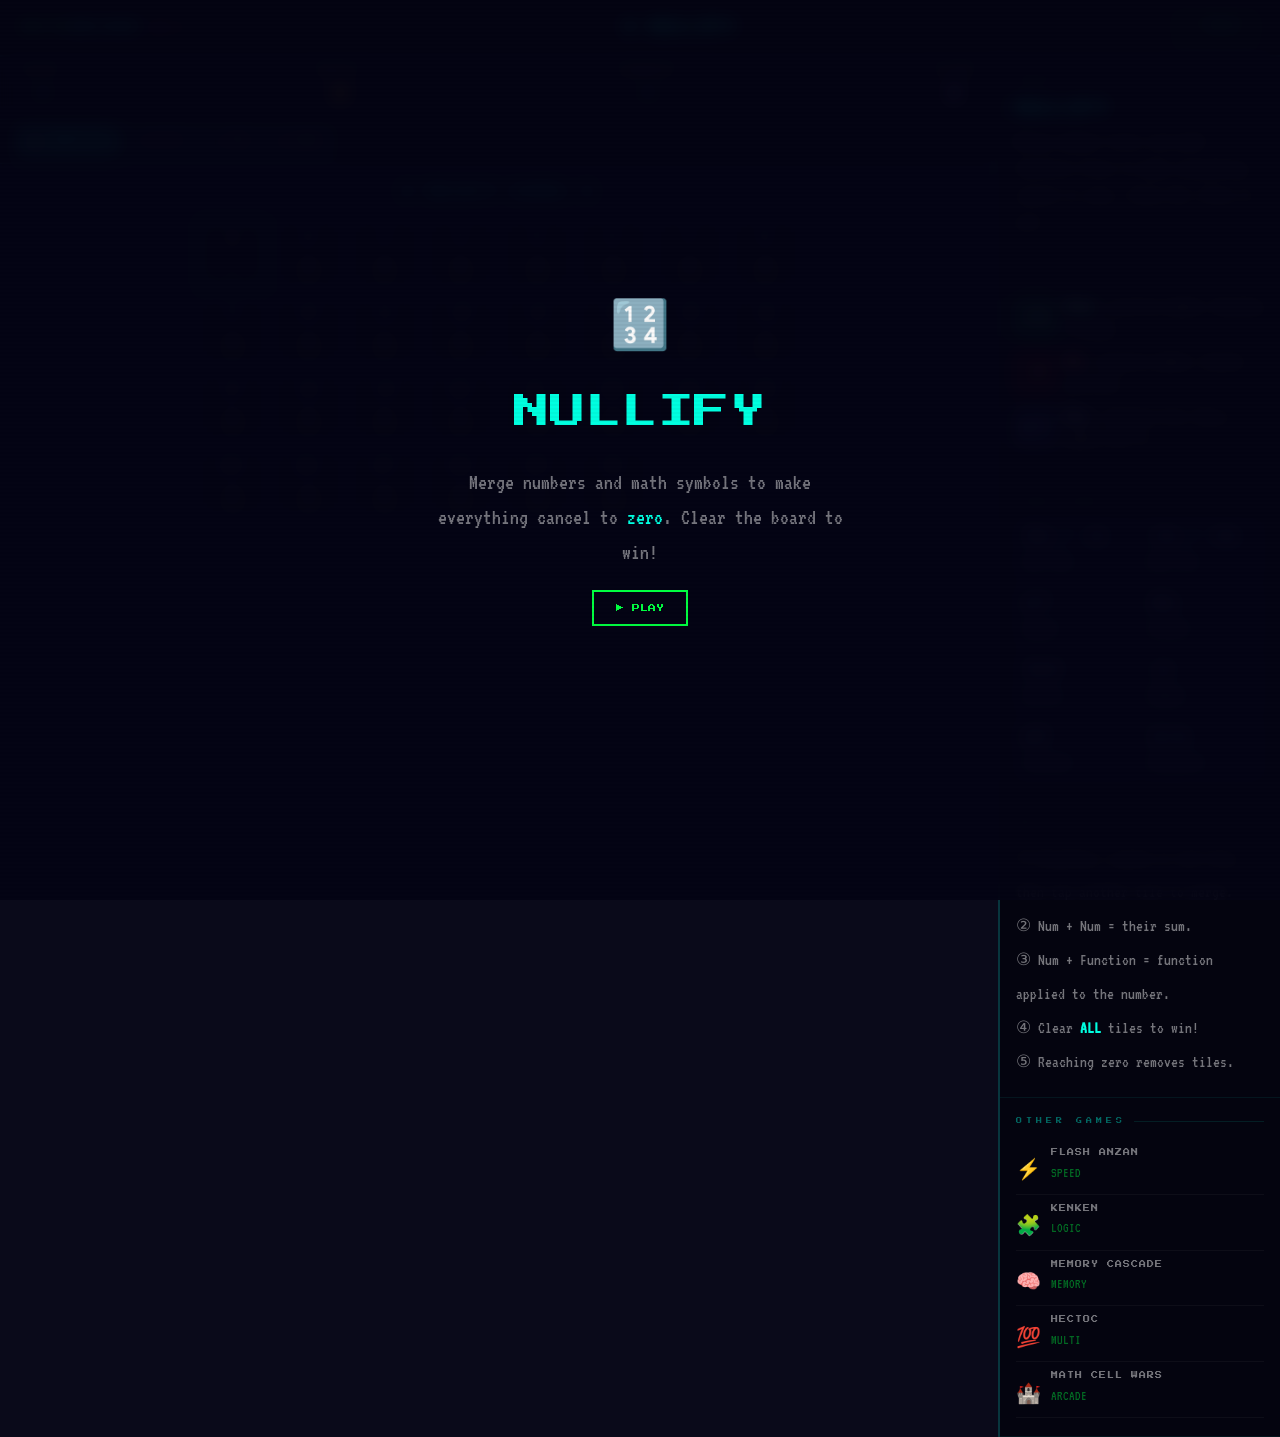
==== games/nullify.html @ 9f98c629 "New game added Nullify is added as a new game" ====
<!DOCTYPE html>
<html lang="en">
<head>
  <meta charset="UTF-8"/>
  <meta name="viewport" content="width=device-width, initial-scale=1.0"/>
  <title>Nullify — MathArcade</title>
  <link rel="stylesheet" href="../css/style.css"/>
  <style>
    *, *::before, *::after { box-sizing: border-box; margin: 0; padding: 0; }

    :root {
      --tile-green:  #00c853;
      --tile-red:    #d50000;
      --bg:          #0a0a1a;
      --panel:       #0f0f24;
      --border:      rgba(0,255,224,0.18);
      --teal:        #00ffe0;
      --text-dim:    rgba(255,255,255,0.45);
    }

    body {
      background: var(--bg);
      font-family: 'Press Start 2P', monospace;
      color: #e0e0e0;
      min-height: 100vh;
      display: flex;
      flex-direction: column;
      overflow-x: hidden;
    }

    /* ── TOP BAR ─────── */
    .topbar {
      display: flex; align-items: center; justify-content: space-between;
      padding: 12px 22px;
      background: rgba(0,0,0,0.75);
      border-bottom: 2px solid var(--border);
      flex-shrink: 0; flex-wrap: wrap; gap: 10px;
    }
    .topbar-brand { font-size: 9px; letter-spacing: 3px; }
    .topbar-title { font-size: 12px; color: var(--teal); text-shadow: 0 0 14px rgba(0,255,224,0.5); }
    .topbar-back {
      font-size: 7px; padding: 7px 13px;
      border: 2px solid rgba(0,255,65,0.4); background: transparent;
      color: #00ff41; cursor: pointer; text-decoration: none;
      transition: all 0.15s; letter-spacing: 2px;
    }
    .topbar-back:hover { background: rgba(0,255,65,0.1); border-color: #00ff41; }

    /* ── OUTER LAYOUT ── */
    .outer {
      display: grid;
      grid-template-columns: 1fr 280px;
      flex: 1; min-height: 0;
    }

    /* ── GAME COLUMN ─── */
    .game-col {
      display: flex; flex-direction: column;
      border-right: 2px solid var(--border);
      min-height: 0;
    }

    /* HUD */
    .hud {
      display: flex; align-items: center; justify-content: space-between;
      padding: 10px 20px; flex-shrink: 0; flex-wrap: wrap; gap: 8px;
      background: rgba(0,0,0,0.5);
      border-bottom: 1px solid var(--border);
    }
    .hud-block { text-align: center; }
    .hud-lbl { font-size: 6px; color: var(--text-dim); letter-spacing: 3px; margin-bottom: 3px; }
    .hud-val { font-size: 16px; }
    .v-level { color: var(--teal); }
    .v-moves { color: #fbbf24; }
    .v-score { color: #a78bfa; }

    /* Mode tabs */
    .mode-tabs {
      display: flex; gap: 6px; flex-shrink: 0;
      padding: 10px 20px;
      border-bottom: 1px solid var(--border);
      background: rgba(0,0,0,0.3);
      flex-wrap: wrap;
    }
    .mode-tab {
      font-family: 'Press Start 2P', monospace; font-size: 6px;
      padding: 6px 10px; border: 2px solid rgba(0,255,224,0.25);
      background: transparent; color: var(--text-dim); cursor: pointer;
      transition: all 0.15s; letter-spacing: 1px;
    }
    .mode-tab:hover { border-color: var(--teal); color: var(--teal); }
    .mode-tab.active { border-color: var(--teal); color: var(--teal); background: rgba(0,255,224,0.08); box-shadow: 0 0 8px rgba(0,255,224,0.2); }

    /* Level select */
    #screen-levels { flex: 1; overflow-y: auto; padding: 20px; }
    .levels-title { font-size: 9px; color: var(--teal); margin-bottom: 20px; text-align: center; letter-spacing: 3px; }
    .levels-grid {
      display: grid; grid-template-columns: repeat(auto-fill, minmax(66px, 1fr)); gap: 10px;
      max-width: 600px; margin: 0 auto;
    }
    .level-btn {
      aspect-ratio: 1; display: flex; flex-direction: column;
      align-items: center; justify-content: center; gap: 4px;
      border: 2px solid rgba(0,255,224,0.2);
      background: rgba(0,0,0,0.4); cursor: pointer;
      transition: all 0.15s; font-family: 'Press Start 2P', monospace;
    }
    .level-btn .lnum { font-size: 11px; color: var(--text-dim); }
    .level-btn .lstar { font-size: 14px; }
    .level-btn.unlocked { border-color: rgba(0,255,224,0.35); }
    .level-btn.unlocked:hover { border-color: var(--teal); background: rgba(0,255,224,0.07); }
    .level-btn.unlocked:hover .lnum { color: var(--teal); }
    .level-btn.completed { border-color: rgba(0,255,65,0.5); background: rgba(0,255,65,0.05); }
    .level-btn.completed .lnum { color: #00ff41; }
    .level-btn.locked { opacity: 0.3; cursor: not-allowed; }

    /* GAME BOARD */
    #screen-game { flex: 1; display: none; flex-direction: column; min-height: 0; }
    .board-wrap {
      flex: 1; position: relative; overflow: hidden;
      display: flex; align-items: center; justify-content: center;
      padding: 20px;
      background: radial-gradient(ellipse at center, rgba(0,255,224,0.03) 0%, transparent 70%);
    }
    #game-board {
      position: relative;
      display: flex; flex-wrap: wrap; gap: 14px;
      align-content: center; justify-content: center;
      max-width: 560px; width: 100%;
    }

    /* TILES */
    .tile {
      width: 74px; height: 74px;
      display: flex; flex-direction: column;
      align-items: center; justify-content: center;
      border-radius: 6px; border: 3px solid;
      cursor: grab; user-select: none;
      transition: transform 0.12s, box-shadow 0.12s;
      position: relative;
      font-family: 'Press Start 2P', monospace;
    }
    .tile:active { cursor: grabbing; }
    .tile.dragging { opacity: 0.35; transform: scale(0.88); }
    .tile.drag-over, .tile.drop-ready {
      transform: scale(1.13);
      box-shadow: 0 0 22px rgba(0,255,224,0.7) !important;
      border-color: var(--teal) !important;
    }
    .tile.selected {
      box-shadow: 0 0 22px rgba(0,255,224,0.8) !important;
      transform: translateY(-4px) scale(1.06);
    }

    .tile-num { font-size: 20px; line-height: 1; font-weight: bold; }
    .tile-lbl { font-size: 7px; margin-top: 3px; opacity: 0.7; }

    .tile.positive {
      background: rgba(0,200,83,0.12); border-color: var(--tile-green);
      color: #69f0ae; box-shadow: 0 0 10px rgba(0,200,83,0.2);
    }
    .tile.positive:not(.dragging):not(.selected):hover {
      box-shadow: 0 0 18px rgba(0,200,83,0.5); transform: translateY(-3px);
    }
    .tile.negative {
      background: rgba(213,0,0,0.12); border-color: var(--tile-red);
      color: #ff6e6e; box-shadow: 0 0 10px rgba(213,0,0,0.2);
    }
    .tile.negative:not(.dragging):not(.selected):hover {
      box-shadow: 0 0 18px rgba(213,0,0,0.5); transform: translateY(-3px);
    }
    .tile.func {
      background: rgba(26,35,126,0.5); border-color: rgba(121,134,203,0.6);
      color: #9fa8da; box-shadow: 0 0 8px rgba(26,35,126,0.3); cursor: default;
    }
    .tile.func .tile-num { font-size: 18px; }
    .tile.func .tile-lbl { font-size: 6px; color: rgba(159,168,218,0.6); }

    /* BOTTOM PANEL */
    .game-bottom {
      padding: 12px 20px; flex-shrink: 0;
      border-top: 1px solid var(--border);
      background: rgba(0,0,0,0.5);
      display: flex; align-items: center; justify-content: space-between;
      gap: 12px; flex-wrap: wrap;
    }
    .game-msg { font-family: 'VT323', monospace; font-size: 20px; color: var(--teal); flex: 1; min-width: 180px; }
    .btn-sm {
      font-family: 'Press Start 2P', monospace; font-size: 6px;
      padding: 7px 12px; border: 2px solid; background: transparent;
      cursor: pointer; transition: all 0.15s; letter-spacing: 1px;
    }
    .btn-restart { border-color: rgba(251,191,36,0.5); color: #fbbf24; }
    .btn-restart:hover { background: rgba(251,191,36,0.1); border-color: #fbbf24; }
    .btn-levels { border-color: rgba(0,255,224,0.4); color: var(--teal); }
    .btn-levels:hover { background: rgba(0,255,224,0.08); border-color: var(--teal); }

    /* OVERLAYS */
    .overlay {
      position: fixed; inset: 0; z-index: 300;
      background: rgba(5,5,20,0.92);
      display: flex; flex-direction: column;
      align-items: center; justify-content: center;
      gap: 20px; padding: 30px; text-align: center;
      backdrop-filter: blur(8px);
    }
    .overlay.hidden { display: none !important; }
    .ov-title { font-size: clamp(18px,4vw,36px); }
    .ov-sub { font-family: 'VT323', monospace; font-size: 22px; color: var(--text-dim); max-width: 420px; line-height: 1.6; }
    .ov-row { display: flex; gap: 12px; flex-wrap: wrap; justify-content: center; }
    .ov-btn {
      font-family: 'Press Start 2P', monospace; font-size: 8px;
      padding: 12px 22px; border: 2px solid; background: transparent;
      cursor: pointer; transition: all 0.15s;
    }
    .ov-btn.primary { border-color: var(--teal); color: var(--teal); }
    .ov-btn.primary:hover { background: rgba(0,255,224,0.1); }
    .ov-btn.secondary { border-color: rgba(255,255,255,0.2); color: rgba(255,255,255,0.5); }
    .ov-btn.secondary:hover { border-color: #fff; color: #fff; }
    .ov-btn.green { border-color: #00ff41; color: #00ff41; }
    .ov-btn.green:hover { background: rgba(0,255,65,0.1); }

    /* FX */
    .fx-pop {
      position: fixed; pointer-events: none; z-index: 400;
      font-family: 'VT323', monospace; font-size: 22px;
      text-shadow: 0 0 10px currentColor;
      animation: fx-rise 0.85s ease forwards;
      white-space: nowrap;
    }
    @keyframes fx-rise {
      0%  { opacity:1; transform:translateY(0) scale(0.8); }
      100%{ opacity:0; transform:translateY(-80px) scale(1.1); }
    }
    .fx-zero {
      position: fixed; inset: 0; pointer-events: none; z-index: 350;
      display: flex; align-items: center; justify-content: center;
      font-family: 'Press Start 2P', monospace;
      font-size: clamp(28px,6vw,64px);
      color: var(--teal); text-shadow: 0 0 40px var(--teal), 0 0 80px rgba(0,255,224,0.3);
      animation: zero-flash 0.75s ease forwards;
    }
    @keyframes zero-flash {
      0%  { opacity:0; transform:scale(0.4); }
      40% { opacity:1; transform:scale(1.15); }
      100%{ opacity:0; transform:scale(1.6); }
    }

    /* ── SIDEBAR ──── */
    .sidebar { display: flex; flex-direction: column; overflow-y: auto; background: rgba(5,5,15,0.97); }
    .sidebar::-webkit-scrollbar { width: 3px; }
    .sidebar::-webkit-scrollbar-thumb { background: rgba(0,255,224,0.2); }
    .sb-section { padding: 18px 16px; border-bottom: 1px solid rgba(0,255,224,0.07); }
    .sb-label {
      font-size: 6px; color: rgba(0,255,224,0.4); letter-spacing: 4px;
      margin-bottom: 12px; display: flex; align-items: center; gap: 8px;
    }
    .sb-label::after { content:''; flex:1; height:1px; background: rgba(0,255,224,0.1); }
    .sb-title { font-size: 13px; color: var(--teal); text-shadow: 0 0 12px rgba(0,255,224,0.4); margin-bottom: 6px; }
    .sb-desc { font-family: 'VT323', monospace; font-size: 17px; color: var(--text-dim); line-height: 1.6; }

    .legend-item { display: flex; align-items: center; gap: 10px; margin-bottom: 10px; }
    .leg-tile {
      width: 38px; height: 38px; flex-shrink: 0;
      border-radius: 4px; border: 2px solid; display: flex;
      align-items: center; justify-content: center;
      font-size: 13px; font-family: 'Press Start 2P', monospace;
    }
    .leg-tile.pos { border-color: var(--tile-green); color: #69f0ae; background: rgba(0,200,83,0.1); }
    .leg-tile.neg { border-color: var(--tile-red); color: #ff6e6e; background: rgba(213,0,0,0.1); }
    .leg-tile.fn  { border-color: rgba(121,134,203,0.6); color: #9fa8da; background: rgba(26,35,126,0.4); }
    .leg-text { font-family: 'VT323', monospace; font-size: 16px; color: var(--text-dim); line-height: 1.4; }

    .func-grid { display: grid; grid-template-columns: 1fr 1fr; gap: 6px; }
    .func-item { padding: 6px 8px; border: 1px solid rgba(121,134,203,0.2); background: rgba(26,35,126,0.15); }
    .func-sym { font-size: 12px; color: #9fa8da; margin-bottom: 2px; }
    .func-name { font-family: 'VT323', monospace; font-size: 13px; color: var(--text-dim); }

    .other-game {
      display: flex; align-items: center; gap: 10px; padding: 8px 0;
      border-bottom: 1px solid rgba(255,255,255,0.04);
      text-decoration: none; transition: all 0.15s;
    }
    .other-game:hover .og-t { color: #00ff41; }
    .og-icon { font-size: 20px; flex-shrink: 0; }
    .og-t { font-size: 7px; color: var(--text-dim); letter-spacing: 1px; transition: color 0.15s; }
    .og-b { font-family: 'VT323', monospace; font-size: 14px; color: rgba(0,255,65,0.4); margin-top: 1px; }

    @media (max-width: 860px) {
      .outer { grid-template-columns: 1fr; }
      .sidebar { border-top: 2px solid var(--border); max-height: 300px; }
      .game-col { border-right: none; }
    }
    @media (max-width: 480px) {
      .tile { width: 60px; height: 60px; }
      .tile-num { font-size: 16px !important; }
    }
  </style>
</head>
<body>

<div class="topbar">
  <div class="topbar-brand"><span style="color:#00ff41">MATH</span><span style="color:#00ffe0">ARCADE</span><span style="font-size:6px;color:#ff006e;margin-left:8px">v2.0</span></div>
  <div class="topbar-title">▶ NULLIFY</div>
  <a href="../index.html" class="topbar-back">← BACK</a>
</div>

<div class="outer">
  <div class="game-col">
    <div class="hud">
      <div class="hud-block"><div class="hud-lbl">LEVEL</div><div class="hud-val v-level" id="hud-level">—</div></div>
      <div class="hud-block"><div class="hud-lbl">MOVES</div><div class="hud-val v-moves" id="hud-moves">0</div></div>
      <div class="hud-block"><div class="hud-lbl">CURRENT</div><div class="hud-val" id="hud-curr" style="color:var(--teal)">—</div></div>
      <div class="hud-block"><div class="hud-lbl">SCORE</div><div class="hud-val v-score" id="hud-score">0</div></div>
    </div>
    <div class="mode-tabs">
      <button class="mode-tab active" data-mode="campaign">📖 CAMPAIGN</button>
      <button class="mode-tab" data-mode="blitz">⚡ BLITZ</button>
      <button class="mode-tab" data-mode="zen">🧘 ZEN</button>
      <button class="mode-tab" data-mode="hard">💀 HARD</button>
    </div>

    <div id="screen-levels">
      <div class="levels-title">★ SELECT LEVEL ★</div>
      <div class="levels-grid" id="levels-grid"></div>
    </div>

    <div id="screen-game">
      <div class="board-wrap">
        <div id="game-board"></div>
      </div>
      <div class="game-bottom">
        <div class="game-msg" id="game-msg">▶ TAP/DRAG NUMBERS TO MERGE THEM</div>
        <div style="display:flex;gap:8px;flex-wrap:wrap">
          <button class="btn-sm btn-restart" id="btn-restart">↺ RESTART</button>
          <button class="btn-sm btn-levels"  id="btn-levels-btn">☰ LEVELS</button>
        </div>
      </div>
    </div>
  </div>

  <div class="sidebar">
    <div class="sb-section">
      <div class="sb-label">ABOUT</div>
      <div class="sb-title">NULLIFY</div>
      <div class="sb-desc">Merge number tiles and math function tiles to make everything cancel to zero. Clear ALL tiles to win!</div>
    </div>
    <div class="sb-section">
      <div class="sb-label">TILE TYPES</div>
      <div class="legend-item"><div class="leg-tile pos">+5</div><div class="leg-text"><b style="color:#69f0ae">Green</b> = positive number. Drag/tap to merge.</div></div>
      <div class="legend-item"><div class="leg-tile neg">−3</div><div class="leg-text"><b style="color:#ff6e6e">Red</b> = negative number. Cancels positives.</div></div>
      <div class="legend-item"><div class="leg-tile fn">x²</div><div class="leg-text"><b style="color:#9fa8da">Blue</b> = function tile. Drop a number onto it.</div></div>
    </div>
    <div class="sb-section">
      <div class="sb-label">FUNCTIONS</div>
      <div class="func-grid">
        <div class="func-item"><div class="func-sym">+n / −n</div><div class="func-name">Add / Sub</div></div>
        <div class="func-item"><div class="func-sym">×n / ÷n</div><div class="func-name">Mul / Div</div></div>
        <div class="func-item"><div class="func-sym">x²</div><div class="func-name">Square</div></div>
        <div class="func-item"><div class="func-sym">√x</div><div class="func-name">Sq Root</div></div>
        <div class="func-item"><div class="func-sym">|x|</div><div class="func-name">Abs Val</div></div>
        <div class="func-item"><div class="func-sym">−x</div><div class="func-name">Negate</div></div>
        <div class="func-item"><div class="func-sym">n!</div><div class="func-name">Factorial</div></div>
        <div class="func-item"><div class="func-sym">1/x</div><div class="func-name">Reciprocal</div></div>
      </div>
    </div>
    <div class="sb-section">
      <div class="sb-label">RULES</div>
      <div class="sb-desc" style="line-height:2">
        ① Drag/tap a green or red tile, then tap another tile to merge.<br>
        ② Num + Num = their sum.<br>
        ③ Num + Function = function applied to the number.<br>
        ④ Clear <b style="color:var(--teal)">ALL</b> tiles to win!<br>
        ⑤ Reaching zero removes tiles.
      </div>
    </div>
    <div class="sb-section">
      <div class="sb-label">OTHER GAMES</div>
      <a href="flash-anzan.html" class="other-game"><span class="og-icon">⚡</span><div><div class="og-t">FLASH ANZAN</div><div class="og-b">SPEED</div></div></a>
      <a href="kenken.html" class="other-game"><span class="og-icon">🧩</span><div><div class="og-t">KENKEN</div><div class="og-b">LOGIC</div></div></a>
      <a href="memory-cascade.html" class="other-game"><span class="og-icon">🧠</span><div><div class="og-t">MEMORY CASCADE</div><div class="og-b">MEMORY</div></div></a>
      <a href="hectoc.html" class="other-game"><span class="og-icon">💯</span><div><div class="og-t">HECTOC</div><div class="og-b">MULTI</div></div></a>
      <a href="math-cell-wars.html" class="other-game"><span class="og-icon">🏰</span><div><div class="og-t">MATH CELL WARS</div><div class="og-b">ARCADE</div></div></a>
    </div>
  </div>
</div>

<!-- Overlays -->
<div class="overlay hidden" id="ov-win">
  <div class="ov-title" style="color:#00ff41">✓ NULLIFIED!</div>
  <div class="ov-sub" id="ov-win-sub">All tiles cleared!</div>
  <div class="ov-row">
    <button class="ov-btn green"      id="btn-next">▶ NEXT LEVEL</button>
    <button class="ov-btn secondary"  id="btn-retry">↺ RETRY</button>
    <button class="ov-btn secondary"  id="btn-back1">☰ LEVELS</button>
  </div>
</div>
<div class="overlay hidden" id="ov-stuck">
  <div class="ov-title" style="color:#f87171">⚠ STUCK!</div>
  <div class="ov-sub">No moves left. Restart to try again.</div>
  <div class="ov-row">
    <button class="ov-btn primary"   id="btn-stuck-r">↺ RESTART</button>
    <button class="ov-btn secondary" id="btn-stuck-l">☰ LEVELS</button>
  </div>
</div>
<div class="overlay" id="ov-intro">
  <div style="font-size:48px">🔢</div>
  <div class="ov-title" style="color:var(--teal)">NULLIFY</div>
  <div class="ov-sub">Merge numbers and math symbols to make everything cancel to <span style="color:var(--teal)">zero</span>. Clear the board to win!</div>
  <div class="ov-row">
    <button class="ov-btn green" id="btn-intro">▶ PLAY</button>
  </div>
</div>

<script>
/* ═══════════════════════════════════
   NULLIFY — Self-hosted math puzzle
   for MathArcade
   ═══════════════════════════════════ */

const $ = id => document.getElementById(id);

// ── Utils ─────────────────────────
function fmt(v){
  if(v===Infinity||v===-Infinity) return '∞';
  if(!Number.isFinite(v)) return '?';
  const r = Math.round(v*1000)/1000;
  return r+'';
}
function fact(n){
  n = Math.abs(Math.round(n));
  if(n > 10) return Infinity;
  let r = 1; for(let i=2;i<=n;i++) r*=i; return r;
}
function rnd(n){ return Math.floor(Math.random()*n); }
function rndR(lo,hi){ return Math.floor(Math.random()*(hi-lo+1))+lo; }

// ── Persist ───────────────────────
let SD = { completed:{}, unlocked:{campaign:1,blitz:1,zen:1,hard:1}, score:0 };
try{ const d=JSON.parse(localStorage.getItem('nullify3')||'null'); if(d) SD=d; }catch(e){}
function persist(){ try{ localStorage.setItem('nullify3',JSON.stringify(SD)); }catch(e){} }

// ── Level data ────────────────────
// tile: {t:'n',v:number} or {t:'f',fn:string,a:number|null}
const N = (v)=>({t:'n',v});
const F = (fn,a=null)=>({t:'f',fn,a});

const LEVELS = [
  // Basics
  [N(4),N(-4)],
  [N(5),N(-2),N(-3)],
  [N(3),N(6),N(-9)],
  [N(7),N(-4),N(-3)],
  [N(2),N(8),N(-5),N(-5)],
  // Introduce function tiles
  [N(5),F('add',-5)],
  [N(3),N(4),F('add',-7)],
  [N(8),F('sub',3),N(-5)],
  [N(6),F('neg'),N(6)],
  [N(5),N(3),F('neg'),N(-2),N(-1)],
  // Multiply / divide
  [N(3),F('mul',2),N(-6)],
  [N(4),F('mul',3),N(-12)],
  [N(12),F('div',3),N(-4)],
  [N(15),F('div',5),N(1),N(-4)],
  [N(2),F('mul',4),F('add',-3),N(-5)],
  // Square / sqrt
  [N(3),F('sq'),N(-9)],
  [N(-4),F('abs'),F('sq'),N(-16)],
  [N(9),F('sqrt'),N(-3)],
  [N(16),F('sqrt'),N(2),N(-6)],
  [N(2),F('sq'),F('mul',3),N(-12)],
  // Abs / negate
  [N(-7),F('abs'),N(-7)],
  [N(5),N(-8),F('abs'),N(-3)],
  [N(6),F('neg'),F('add',3),N(3)],
  [N(-5),F('abs'),F('sub',2),N(-3)],
  [N(3),F('sq'),F('neg'),N(9)],
  // Factorial
  [N(3),F('fact'),N(-6)],
  [N(4),F('fact'),F('neg'),N(24)],
  [N(3),F('fact'),F('div',6),N(-1)],
  // Reciprocal
  [N(4),F('recip'),F('mul',4),N(-1)],
  [N(2),F('recip'),F('add',1),N(-1.5)],
];

// Infinite generators
function genLevel(mode, idx){
  const hard = mode==='hard';
  const n = 2 + Math.min(Math.floor(idx/2), 5);
  const tiles = [];
  let val = rndR(1,6)*(Math.random()<0.5?1:-1);
  tiles.push(N(val));

  const fnPool = hard
    ? ['add','sub','mul','neg','abs','sq','sqrt','recip']
    : ['add','sub','neg','abs'];

  for(let i=1;i<n-1;i++){
    if(hard && Math.random()<0.45){
      const fn = fnPool[rnd(fnPool.length)];
      let a = null;
      if(fn==='add'||fn==='sub') a=rndR(1,4);
      if(fn==='mul') a=rndR(2,3);
      tiles.push(F(fn,a));
      val = applyFn(fn,val,a);
    } else {
      const add = rndR(1,5)*(Math.random()<0.5?1:-1);
      tiles.push(N(add));
      val += add;
    }
  }
  tiles.push(N(-val));
  // Shuffle
  for(let i=tiles.length-1;i>0;i--){ const j=rnd(i+1); [tiles[i],tiles[j]]=[tiles[j],tiles[i]]; }
  return tiles;
}

function applyFn(fn,v,a){
  switch(fn){
    case 'add':  return v+(a||0);
    case 'sub':  return v-(a||0);
    case 'mul':  return v*(a||1);
    case 'div':  return a&&a!==0?v/a:v;
    case 'sq':   return v*v;
    case 'sqrt': return Math.sqrt(Math.abs(v))*(v<0?-1:1);
    case 'abs':  return Math.abs(v);
    case 'neg':  return -v;
    case 'fact': return fact(v);
    case 'recip':return v!==0?1/v:Infinity;
    default: return v;
  }
}

function fnSym(fn,a){
  const s = a!==null&&a!==undefined ? a : '';
  switch(fn){
    case 'add':  return '+'+s;
    case 'sub':  return '−'+s;
    case 'mul':  return '×'+s;
    case 'div':  return '÷'+s;
    case 'sq':   return 'x²';
    case 'sqrt': return '√x';
    case 'abs':  return '|x|';
    case 'neg':  return '−x';
    case 'fact': return 'n!';
    case 'recip':return '1/x';
    default: return fn;
  }
}
function fnName(fn){
  return {add:'ADD',sub:'SUB',mul:'MUL',div:'DIV',sq:'SQ',sqrt:'SQRT',abs:'ABS',neg:'NEG',fact:'FACT',recip:'1/X'}[fn]||fn.toUpperCase();
}

// ── Game state ────────────────────
let cMode = 'campaign', cIdx = 0;
let board = [];          // {id,t,v?,fn?,a?}
let tid = 0, moves = 0, sessionPts = 0;
let selected = null;     // id of tap-selected tile
let busy = false;

// ── Render ────────────────────────
function render(){
  const el = $('game-board');
  el.innerHTML = '';
  board.forEach(t => el.appendChild(makeTile(t)));
  updateHUD();
}

function makeTile(t){
  const isNum  = t.t==='n';
  const isFunc = t.t==='f';
  const cls = isFunc ? 'func' : t.v>=0 ? 'positive' : 'negative';
  const el = document.createElement('div');
  el.className = 'tile ' + cls;
  el.dataset.id = t.id;

  const numEl = document.createElement('div');
  numEl.className = 'tile-num';
  numEl.textContent = isFunc ? fnSym(t.fn, t.a) : fmt(t.v);

  const lbl = document.createElement('div');
  lbl.className = 'tile-lbl';
  lbl.textContent = isFunc ? fnName(t.fn) : '';

  el.appendChild(numEl);
  if(lbl.textContent) el.appendChild(lbl);

  if(isNum){
    // Drag
    el.draggable = true;
    el.addEventListener('dragstart', e => {
      if(busy) return;
      selected = t.id;
      el.classList.add('dragging');
      e.dataTransfer.effectAllowed = 'move';
    });
    el.addEventListener('dragend', () => {
      el.classList.remove('dragging');
      clearHighlights();
    });
  }

  // Drag-over (all tiles)
  el.addEventListener('dragover', e => {
    if(!selected) return;
    const src = board.find(x=>x.id===selected);
    if(!src||src.id===t.id) return;
    e.preventDefault();
    clearHighlights();
    el.classList.add(t.t==='f'?'drop-ready':'drag-over');
  });
  el.addEventListener('dragleave', () => el.classList.remove('drag-over','drop-ready'));
  el.addEventListener('drop', e => {
    e.preventDefault();
    if(!selected) return;
    const src = board.find(x=>x.id===selected);
    if(src && src.id!==t.id) doMerge(src, t);
    selected = null;
  });

  // Tap / click
  el.addEventListener('click', () => {
    if(busy) return;
    if(isFunc && selected!==null){
      // Drop a selected num onto this function
      const src = board.find(x=>x.id===selected);
      if(src && src.t==='n'){ doMerge(src, t); selected=null; clearHighlights(); return; }
    }
    if(isNum){
      if(selected === t.id){ selected=null; clearHighlights(); return; }
      if(selected !== null){
        const src = board.find(x=>x.id===selected);
        if(src && src.t==='n'){ doMerge(src, t); selected=null; clearHighlights(); return; }
      }
      selected = t.id;
      clearHighlights();
      el.classList.add('selected');
    }
  });

  if(selected===t.id) el.classList.add('selected');
  return el;
}

function clearHighlights(){
  document.querySelectorAll('.tile').forEach(x=>x.classList.remove('drag-over','drop-ready','selected'));
}

// ── Merge ─────────────────────────
function doMerge(src, tgt){
  if(busy) return;
  busy = true;

  let result, removeTgt = false, msg;

  if(tgt.t === 'f'){
    result = applyFn(tgt.fn, src.v, tgt.a);
    removeTgt = true;
    msg = `${fmt(src.v)} → ${fnSym(tgt.fn,tgt.a)} = ${fmt(result)}`;
  } else {
    result = src.v + tgt.v;
    removeTgt = true;
    msg = `${fmt(src.v)} + ${fmt(tgt.v)} = ${fmt(result)}`;
  }

  // FX position
  const el = document.querySelector(`[data-id="${src.id}"]`);
  const r = el ? el.getBoundingClientRect() : {left:200,top:200};
  popFX(fmt(result), result===0?'#00ff41':'#fbbf24', r.left+8, r.top-14);

  // Remove tiles
  board = board.filter(t => t.id!==src.id && !(removeTgt && t.id===tgt.id));

  if(result !== 0){
    // Insert merged tile where source was
    board.push({id:++tid, t:'n', v:result});
    if(result===0) zeroFX();
  } else {
    zeroFX();
  }

  moves++;
  sessionPts += Math.max(2, 15 - moves);
  $('game-msg').textContent = msg;
  selected = null;

  setTimeout(()=>{
    busy = false;
    render();
    checkWin();
    checkStuck();
  }, 180);
}

function updateHUD(){
  const nums = board.filter(t=>t.t==='n');
  const sum  = nums.reduce((a,t)=>a+t.v, 0);
  $('hud-curr').textContent  = nums.length ? fmt(sum) : '—';
  $('hud-moves').textContent = moves;
  $('hud-score').textContent = (SD.score||0) + sessionPts;
}

// ── Win / Stuck ───────────────────
function checkWin(){
  if(board.length===0){
    const bonus = Math.max(0,80-moves*3);
    SD.score = (SD.score||0) + sessionPts + bonus;
    const key = cMode+'_'+cIdx;
    if(!SD.completed[key]||moves<SD.completed[key]) SD.completed[key]=moves;
    if(cMode==='campaign'){
      SD.unlocked.campaign = Math.max(SD.unlocked.campaign||1, cIdx+2);
    }
    persist();
    $('ov-win-sub').textContent = `Moves: ${moves}  ·  Bonus: +${bonus}  ·  Score: ${SD.score}`;
    $('ov-win').classList.remove('hidden');
  }
}
function checkStuck(){
  if(board.length>0 && board.filter(t=>t.t==='n').length===0){
    setTimeout(()=>$('ov-stuck').classList.remove('hidden'), 300);
  }
}

// ── Load level ────────────────────
function loadLevel(mode, idx){
  cMode=mode; cIdx=idx;
  moves=0; sessionPts=0; busy=false; selected=null; tid=0;
  ['ov-win','ov-stuck'].forEach(id=>$(id).classList.add('hidden'));

  const raw = mode==='campaign' ? LEVELS[idx] : genLevel(mode,idx);
  // Shuffle
  const shuffled=[...raw];
  for(let i=shuffled.length-1;i>0;i--){ const j=rnd(i+1); [shuffled[i],shuffled[j]]=[shuffled[j],shuffled[i]]; }
  board = shuffled.map(t=>({...t,id:++tid}));

  $('hud-level').textContent = (mode==='campaign'?'C':mode[0].toUpperCase())+'-'+(idx+1);
  $('hud-moves').textContent = '0';
  $('hud-curr').textContent  = '—';
  $('game-msg').textContent  = '▶ TAP/DRAG NUMBERS TO MERGE THEM';

  $('screen-levels').style.display = 'none';
  $('screen-game').style.display   = 'flex';
  render();
}

// ── Level select ──────────────────
function showLevels(){
  $('screen-game').style.display   = 'none';
  $('screen-levels').style.display = 'block';
  ['ov-win','ov-stuck'].forEach(id=>$(id).classList.add('hidden'));
  buildLevels();
}

function buildLevels(){
  const grid = $('levels-grid');
  grid.innerHTML = '';
  const total = cMode==='campaign' ? LEVELS.length : 20;
  const unlockedUpTo = (SD.unlocked[cMode]||1);

  for(let i=0;i<total;i++){
    const btn  = document.createElement('div');
    const done = SD.completed[cMode+'_'+i];
    const open = cMode!=='campaign' || i < unlockedUpTo;
    btn.className = 'level-btn ' + (done?'completed':open?'unlocked':'locked');

    const n=document.createElement('div'); n.className='lnum'; n.textContent=i+1;
    const s=document.createElement('div'); s.className='lstar';
    s.textContent = done?'★':open?'○':'🔒';
    btn.appendChild(n); btn.appendChild(s);
    if(open) btn.addEventListener('click',()=>loadLevel(cMode,i));
    grid.appendChild(btn);
  }
}

// ── FX ───────────────────────────
function popFX(txt,color,x,y){
  const el=document.createElement('div');
  el.className='fx-pop'; el.textContent=txt;
  el.style.cssText=`left:${x}px;top:${y}px;color:${color}`;
  document.body.appendChild(el);
  setTimeout(()=>el.remove(),880);
}
function zeroFX(){
  const el=document.createElement('div');
  el.className='fx-zero'; el.textContent='= 0 ✓';
  document.body.appendChild(el);
  setTimeout(()=>el.remove(),800);
}

// ── Mode tabs ─────────────────────
document.querySelectorAll('.mode-tab').forEach(btn=>{
  btn.addEventListener('click',()=>{
    document.querySelectorAll('.mode-tab').forEach(b=>b.classList.remove('active'));
    btn.classList.add('active');
    cMode=btn.dataset.mode;
    showLevels();
  });
});

// ── Buttons ───────────────────────
$('btn-restart').addEventListener('click',()=>loadLevel(cMode,cIdx));
$('btn-levels-btn').addEventListener('click',showLevels);
$('btn-next').addEventListener('click',()=>{
  $('ov-win').classList.add('hidden');
  const max = cMode==='campaign'?LEVELS.length:20;
  loadLevel(cMode,(cIdx+1)%max);
});
$('btn-retry').addEventListener('click',()=>{ $('ov-win').classList.add('hidden'); loadLevel(cMode,cIdx); });
$('btn-back1').addEventListener('click',()=>{ $('ov-win').classList.add('hidden'); showLevels(); });
$('btn-stuck-r').addEventListener('click',()=>{ $('ov-stuck').classList.add('hidden'); loadLevel(cMode,cIdx); });
$('btn-stuck-l').addEventListener('click',()=>{ $('ov-stuck').classList.add('hidden'); showLevels(); });
$('btn-intro').addEventListener('click',()=>{ $('ov-intro').classList.add('hidden'); });

// ── Init ──────────────────────────
buildLevels();
</script>
</body>
</html>
---- css/style.css ----
@import url('https://fonts.googleapis.com/css2?family=Press+Start+2P&family=VT323:wght@400&family=Varela+Round&display=swap');

/* ===== CSS VARIABLES ===== */
:root {
  --neon-green: #00ff41;
  --neon-cyan: #00f5ff;
  --neon-pink: #ff006e;
  --neon-yellow: #ffe600;
  --neon-orange: #ff8c00;
  --neon-purple: #bf00ff;
  --dark-bg: #0a0a0f;
  --darker-bg: #050508;
  --card-bg: #0d0d1a;
  --border-glow: #00ff41;
  --text-primary: #e0e0e0;
  --text-dim: #888;

  --pixel-border: 3px solid var(--neon-green);
  --pixel-shadow: 0 0 10px var(--neon-green), 0 0 20px var(--neon-green);
  --cyan-shadow: 0 0 10px var(--neon-cyan), 0 0 20px var(--neon-cyan);
  --pink-shadow: 0 0 10px var(--neon-pink), 0 0 20px var(--neon-pink);
  --yellow-shadow: 0 0 10px var(--neon-yellow), 0 0 20px var(--neon-yellow);
}

/* ===== RESET & BASE ===== */
*, *::before, *::after { box-sizing: border-box; margin: 0; padding: 0; }
html { scroll-behavior: smooth; }

body {
  background-color: var(--dark-bg);
  color: var(--text-primary);
  font-family: 'Press Start 2P', monospace;
  font-size: 10px;
  line-height: 1.8;
  min-height: 100vh;
  overflow-x: hidden;
}

/* ===== SCANLINE OVERLAY ===== */
body::before {
  content: '';
  position: fixed;
  top: 0; left: 0; right: 0; bottom: 0;
  background: repeating-linear-gradient(
    0deg,
    transparent,
    transparent 2px,
    rgba(0,0,0,0.03) 2px,
    rgba(0,0,0,0.03) 4px
  );
  pointer-events: none;
  z-index: 9999;
}

/* ===== CRT FLICKER ===== */
@keyframes crt-flicker {
  0%, 100% { opacity: 1; }
  92% { opacity: 1; }
  93% { opacity: 0.95; }
  94% { opacity: 1; }
}
body { animation: crt-flicker 8s infinite; }

/* ===== SCROLLBAR ===== */
::-webkit-scrollbar { width: 8px; }
::-webkit-scrollbar-track { background: var(--darker-bg); }
::-webkit-scrollbar-thumb { background: var(--neon-green); border-radius: 0; }

/* ===== TYPOGRAPHY ===== */
h1, h2, h3 { font-family: 'Press Start 2P', monospace; line-height: 1.4; }
.vt323 { font-family: 'VT323', monospace; }
.varela-round { font-family: 'Varela Round', monospace; }

/* ===== NEON TEXT ===== */
.neon-green { color: var(--neon-green); text-shadow: 0 0 7px var(--neon-green), 0 0 10px var(--neon-green); }
.neon-cyan  { color: var(--neon-cyan); text-shadow: 0 0 7px var(--neon-cyan), 0 0 10px var(--neon-cyan); }
.neon-pink  { color: var(--neon-pink); text-shadow: 0 0 7px var(--neon-pink), 0 0 20px var(--neon-pink); }
.neon-yellow{ color: var(--neon-yellow); text-shadow: 0 0 7px var(--neon-yellow), 0 0 10px var(--neon-yellow); }
.neon-orange{ color: var(--neon-orange); text-shadow: 0 0 7px var(--neon-orange), 0 0 10px var(--neon-orange); }
.neon-purple{ color: var(--neon-purple); text-shadow: 0 0 7px var(--neon-purple), 0 0 20px var(--neon-purple); }

/* ===== PIXEL BOX ===== */
.pixel-box {
  background: var(--card-bg);
  border: 3px solid var(--neon-green);
  box-shadow: 0 0 15px rgba(0,255,65,0.3), inset 0 0 15px rgba(0,255,65,0.05);
  position: relative;
}
.pixel-box::before {
  content: '';
  position: absolute;
  top: 4px; left: 4px; right: 4px; bottom: 4px;
  border: 1px solid rgba(0,255,65,0.2);
  pointer-events: none;
}
.pixel-box.cyan-box { border-color: var(--neon-cyan); box-shadow: 0 0 15px rgba(0,245,255,0.3), inset 0 0 15px rgba(0,245,255,0.05); }
.pixel-box.cyan-box::before { border-color: rgba(0,245,255,0.2); }
.pixel-box.pink-box { border-color: var(--neon-pink); box-shadow: 0 0 15px rgba(255,0,110,0.3), inset 0 0 15px rgba(255,0,110,0.05); }
.pixel-box.pink-box::before { border-color: rgba(255,0,110,0.2); }
.pixel-box.yellow-box { border-color: var(--neon-yellow); box-shadow: 0 0 15px rgba(255,230,0,0.3); }
.pixel-box.purple-box { border-color: var(--neon-purple); box-shadow: 0 0 15px rgba(191,0,255,0.3); }
.pixel-box.orange-box { border-color: var(--neon-orange); box-shadow: 0 0 15px rgba(255,140,0,0.3); }

/* ===== BUTTONS ===== */
.btn {
  font-family: 'Press Start 2P', monospace;
  font-size: 9px;
  padding: 12px 20px;
  border: 3px solid;
  background: transparent;
  cursor: pointer;
  text-transform: uppercase;
  transition: all 0.1s;
  letter-spacing: 1px;
  position: relative;
  display: inline-block;
  text-decoration: none;
}
.btn::after {
  content: '';
  position: absolute;
  bottom: -6px; right: -6px;
  width: 100%; height: 100%;
  border: 3px solid;
  border-color: inherit;
  opacity: 0.3;
  transition: all 0.1s;
}
.btn:hover { transform: translate(-2px, -2px); }
.btn:hover::after { transform: translate(2px, 2px); opacity: 0.6; }
.btn:active { transform: translate(2px, 2px); }
.btn:active::after { transform: translate(-2px, -2px); }

.btn-green { color: var(--neon-green); border-color: var(--neon-green); text-shadow: 0 0 8px var(--neon-green); box-shadow: 0 0 15px rgba(0,255,65,0.3); }
.btn-green:hover { background: rgba(0,255,65,0.1); box-shadow: 0 0 25px rgba(0,255,65,0.5); }
.btn-cyan { color: var(--neon-cyan); border-color: var(--neon-cyan); text-shadow: 0 0 8px var(--neon-cyan); box-shadow: 0 0 15px rgba(0,245,255,0.3); }
.btn-cyan:hover { background: rgba(0,245,255,0.1); box-shadow: 0 0 25px rgba(0,245,255,0.5); }
.btn-pink { color: var(--neon-pink); border-color: var(--neon-pink); text-shadow: 0 0 8px var(--neon-pink); box-shadow: 0 0 15px rgba(255,0,110,0.3); }
.btn-pink:hover { background: rgba(255,0,110,0.1); box-shadow: 0 0 25px rgba(255,0,110,0.5); }
.btn-yellow { color: var(--neon-yellow); border-color: var(--neon-yellow); text-shadow: 0 0 8px var(--neon-yellow); }
.btn-yellow:hover { background: rgba(255,230,0,0.1); }
.btn-orange { color: var(--neon-orange); border-color: var(--neon-orange); text-shadow: 0 0 8px var(--neon-orange); }
.btn-orange:hover { background: rgba(255,140,0,0.1); }
.btn-purple { color: var(--neon-purple); border-color: var(--neon-purple); text-shadow: 0 0 8px var(--neon-purple); }
.btn-purple:hover { background: rgba(191,0,255,0.1); }

.btn-sm { font-size: 7px; padding: 8px 14px; }
.btn-lg { font-size: 11px; padding: 16px 28px; }

/* ===== INPUTS ===== */
.pixel-input {
  font-family: 'Press Start 2P', monospace;
  font-size: 10px;
  background: rgba(0,0,0,0.7);
  border: 2px solid var(--neon-green);
  color: var(--neon-green);
  padding: 10px 12px;
  outline: none;
  transition: all 0.2s;
  width: 100%;
}
.pixel-input:focus { box-shadow: 0 0 15px rgba(0,255,65,0.5); border-color: #00ff41; }
.pixel-input::placeholder { color: rgba(0,255,65,0.3); }
.pixel-input.cyan { border-color: var(--neon-cyan); color: var(--neon-cyan); }
.pixel-input.cyan:focus { box-shadow: 0 0 15px rgba(0,245,255,0.5); }
.pixel-input.pink { border-color: var(--neon-pink); color: var(--neon-pink); }

select.pixel-input option { background: var(--darker-bg); color: var(--neon-green); }

/* ===== NAVBAR ===== */
.navbar {
  display: flex;
  align-items: center;
  justify-content: space-between;
  padding: 12px 30px;
  background: rgba(5,5,8,0.95);
  border-bottom: 2px solid var(--neon-green);
  box-shadow: 0 2px 20px rgba(0,255,65,0.2);
  position: sticky;
  top: 0;
  z-index: 1000;
  backdrop-filter: blur(10px);
}
.navbar-brand {
  font-size: 14px;
  font-family: 'Press Start 2P', monospace;
  letter-spacing: 2px;
}
.navbar-nav { display: flex; gap: 20px; align-items: center; list-style: none; }
.navbar-nav a {
  color: var(--text-primary);
  text-decoration: none;
  font-size: 8px;
  padding: 4px 8px;
  border: 1px solid transparent;
  transition: all 0.2s;
}
.navbar-nav a:hover { color: var(--neon-green); border-color: var(--neon-green); box-shadow: 0 0 10px rgba(0,255,65,0.3); }

/* ===== HERO SECTION ===== */
.hero {
  min-height: 85vh;
  display: flex;
  flex-direction: column;
  align-items: center;
  justify-content: center;
  text-align: center;
  position: relative;
  overflow: hidden;
  padding: 60px 20px;
}

/* Star field background */
.hero::before {
  content: '';
  position: absolute;
  top: 0; left: 0; right: 0; bottom: 0;
  background-image:
    radial-gradient(1px 1px at 10% 15%, rgba(0,255,65,0.8) 0%, transparent 100%),
    radial-gradient(1px 1px at 25% 45%, rgba(0,245,255,0.6) 0%, transparent 100%),
    radial-gradient(1px 1px at 40% 20%, rgba(255,0,110,0.7) 0%, transparent 100%),
    radial-gradient(1px 1px at 55% 70%, rgba(255,230,0,0.5) 0%, transparent 100%),
    radial-gradient(1px 1px at 70% 35%, rgba(0,255,65,0.9) 0%, transparent 100%),
    radial-gradient(1px 1px at 85% 60%, rgba(0,245,255,0.7) 0%, transparent 100%),
    radial-gradient(1px 1px at 15% 80%, rgba(191,0,255,0.6) 0%, transparent 100%),
    radial-gradient(1px 1px at 90% 10%, rgba(255,140,0,0.8) 0%, transparent 100%),
    radial-gradient(2px 2px at 32% 55%, rgba(0,255,65,0.5) 0%, transparent 100%),
    radial-gradient(2px 2px at 78% 88%, rgba(0,245,255,0.4) 0%, transparent 100%),
    radial-gradient(1px 1px at 48% 5%, rgba(255,230,0,0.9) 0%, transparent 100%),
    radial-gradient(1px 1px at 60% 90%, rgba(255,0,110,0.6) 0%, transparent 100%);
  pointer-events: none;
}

.hero-title {
  font-size: clamp(20px, 4vw, 36px);
  margin-bottom: 20px;
  animation: pulse-glow 2s ease-in-out infinite;
}

@keyframes pulse-glow {
  0%, 100% { text-shadow: 0 0 10px var(--neon-green), 0 0 20px var(--neon-green), 0 0 40px var(--neon-green); }
  50% { text-shadow: 0 0 20px var(--neon-green), 0 0 40px var(--neon-green), 0 0 80px var(--neon-green); }
}

.hero-subtitle {
  font-family: 'VT323', monospace;
  font-size: 28px;
  color: var(--neon-cyan);
  margin-bottom: 40px;
  letter-spacing: 4px;
}

.insert-coin {
  font-size: 12px;
  color: var(--neon-yellow);
  animation: blink 1s step-end infinite;
  margin-bottom: 40px;
}
@keyframes blink { 0%,100% { opacity: 1; } 50% { opacity: 0; } }

/* ===== GAME CARDS GRID ===== */
.games-grid {
  display: grid;
  grid-template-columns: repeat(auto-fit, minmax(280px, 1fr));
  gap: 24px;
  padding: 40px 30px;
  max-width: 1400px;
  margin: 0 auto;
}

.game-card {
  padding: 24px;
  text-decoration: none;
  cursor: pointer;
  transition: transform 0.2s, box-shadow 0.2s;
  display: block;
  position: relative;
  overflow: hidden;
}
.game-card::after { pointer-events: none; }
.game-card:hover { transform: translateY(-6px) scale(1.01); }

.game-card-icon {
  font-size: 48px;
  text-align: center;
  margin-bottom: 16px;
  display: block;
}
.game-card-num {
  font-size: 8px;
  margin-bottom: 8px;
  letter-spacing: 3px;
}
.game-card-title {
  font-size: 13px;
  margin-bottom: 12px;
  line-height: 1.5;
}
.game-card-desc {
  font-family: 'VT323', monospace;
  font-size: 18px;
  color: var(--text-dim);
  line-height: 1.4;
}
.game-card-badge {
  position: absolute;
  top: 12px; right: 12px;
  font-size: 7px;
  padding: 4px 8px;
  border: 1px solid;
}

/* ===== MODAL ===== */
.modal-overlay {
  position: fixed;
  top: 0; left: 0; right: 0; bottom: 0;
  background: rgba(0,0,0,0.85);
  display: flex;
  align-items: center;
  justify-content: center;
  z-index: 2000;
  opacity: 0;
  pointer-events: none;
  transition: opacity 0.2s;
}
.modal-overlay.active { opacity: 1; pointer-events: all; }
.modal {
  max-width: 500px;
  width: 90%;
  max-height: 90vh;
  overflow-y: auto;
  padding: 30px;
  transform: translateY(-20px);
  transition: transform 0.2s;
}
.modal-overlay.active .modal { transform: translateY(0); }
.modal-title { font-size: 14px; margin-bottom: 24px; text-align: center; }
.modal-close {
  position: absolute;
  top: 12px; right: 12px;
  background: none;
  border: 1px solid var(--neon-pink);
  color: var(--neon-pink);
  font-family: 'Press Start 2P', monospace;
  font-size: 8px;
  padding: 4px 8px;
  cursor: pointer;
}

/* ===== FORM GROUPS ===== */
.form-group { margin-bottom: 20px; }
.form-group label {
  display: block;
  font-size: 8px;
  color: var(--text-dim);
  margin-bottom: 8px;
  letter-spacing: 2px;
}
.form-row { display: flex; gap: 12px; }
.form-row .form-group { flex: 1; }

/* ===== TIMER BAR ===== */
.timer-bar-container {
  width: 100%;
  height: 8px;
  background: rgba(255,255,255,0.1);
  border: 1px solid var(--neon-cyan);
  overflow: hidden;
}
.timer-bar {
  height: 100%;
  background: linear-gradient(90deg, var(--neon-green), var(--neon-cyan));
  transition: width 0.1s linear;
  box-shadow: 0 0 8px var(--neon-cyan);
}

/* ===== HUD ===== */
.game-hud {
  display: flex;
  justify-content: space-between;
  align-items: center;
  padding: 12px 20px;
  background: rgba(0,0,0,0.7);
  border-bottom: 2px solid var(--neon-green);
  font-size: 9px;
  flex-wrap: wrap;
  gap: 10px;
}
.hud-item { display: flex; flex-direction: column; align-items: center; gap: 4px; }
.hud-label { color: var(--text-dim); font-size: 7px; letter-spacing: 2px; }
.hud-value { font-size: 13px; }

/* ===== LEADERBOARD ===== */
.leaderboard-table {
  width: 100%;
  border-collapse: collapse;
  font-size: 8px;
}
.leaderboard-table th {
  padding: 10px;
  border-bottom: 2px solid var(--neon-green);
  color: var(--neon-green);
  text-align: left;
  letter-spacing: 2px;
}
.leaderboard-table td {
  padding: 10px;
  border-bottom: 1px solid rgba(0,255,65,0.15);
  font-family: 'VT323', monospace;
  font-size: 16px;
}
.leaderboard-table tr:hover td { background: rgba(0,255,65,0.05); }
.rank-1 td:first-child { color: var(--neon-yellow); }
.rank-2 td:first-child { color: #c0c0c0; }
.rank-3 td:first-child { color: #cd7f32; }

/* ===== ANIMATED BG NUMBERS ===== */
.floating-num {
  position: fixed;
  font-family: 'Press Start 2P', monospace;
  font-size: 12px;
  opacity: 0.06;
  pointer-events: none;
  animation: float-num linear infinite;
  color: var(--neon-green);
  z-index: 0;
}
@keyframes float-num {
  from { transform: translateY(100vh) rotate(0deg); opacity: 0; }
  10% { opacity: 0.06; }
  90% { opacity: 0.06; }
  to { transform: translateY(-100px) rotate(360deg); opacity: 0; }
}

/* ===== SECTION TITLES ===== */
.section-title {
  text-align: center;
  padding: 40px 20px 20px;
}
.section-title h2 { font-size: 18px; margin-bottom: 12px; }
.section-title p { font-family: 'VT323', monospace; font-size: 22px; color: var(--text-dim); }

/* ===== DIVIDER ===== */
.pixel-divider {
  border: none;
  height: 2px;
  background: linear-gradient(90deg, transparent, var(--neon-green), var(--neon-cyan), var(--neon-pink), transparent);
  margin: 30px 0;
  box-shadow: 0 0 10px var(--neon-green);
}

/* ===== GAME BASE LAYOUT ===== */
.game-layout {
  display: flex;
  flex-direction: column;
  min-height: 100vh;
}
.game-area {
  flex: 1;
  display: flex;
  align-items: center;
  justify-content: center;
  padding: 30px;
  position: relative;
}

/* ===== TOOLTIP ===== */
.tooltip { position: relative; }
.tooltip::after {
  content: attr(data-tip);
  position: absolute;
  bottom: 120%;
  left: 50%;
  transform: translateX(-50%);
  background: var(--darker-bg);
  border: 1px solid var(--neon-cyan);
  color: var(--neon-cyan);
  font-size: 7px;
  padding: 6px 10px;
  white-space: nowrap;
  opacity: 0;
  transition: opacity 0.2s;
  pointer-events: none;
}
.tooltip:hover::after { opacity: 1; }

/* ===== NOTIFICATIONS ===== */
.notif {
  position: fixed;
  top: 80px;
  right: 20px;
  z-index: 3000;
  max-width: 300px;
  padding: 16px 20px;
  font-size: 9px;
  animation: slideIn 0.3s ease, fadeOut 0.3s ease 2.7s forwards;
}
@keyframes slideIn { from { transform: translateX(120%); } to { transform: translateX(0); } }
@keyframes fadeOut { from { opacity: 1; } to { opacity: 0; } }

/* ===== UTILITY ===== */
.text-center { text-align: center; }
.mt-10 { margin-top: 10px; }
.mt-20 { margin-top: 20px; }
.mt-30 { margin-top: 30px; }
.mb-10 { margin-bottom: 10px; }
.mb-20 { margin-bottom: 20px; }
.mb-30 { margin-bottom: 30px; }
.flex { display: flex; }
.flex-center { display: flex; align-items: center; justify-content: center; }
.gap-10 { gap: 10px; }
.gap-20 { gap: 20px; }
.hidden { display: none !important; }
.w-full { width: 100%; }

/* ===== RESPONSIVE ===== */
@media (max-width: 768px) {
  .navbar { padding: 10px 15px; }
  .games-grid { grid-template-columns: 1fr; padding: 20px 15px; }
  .hero-title { font-size: 18px; }
  .game-hud { font-size: 7px; }
}

/* ===== CRT CORNER DECORATIONS ===== */
.crt-corner {
  position: fixed;
  width: 30px; height: 30px;
  border-color: var(--neon-green);
  opacity: 0.4;
  pointer-events: none;
  z-index: 9998;
}
.crt-corner.tl { top: 10px; left: 10px; border-top: 2px solid; border-left: 2px solid; }
.crt-corner.tr { top: 10px; right: 10px; border-top: 2px solid; border-right: 2px solid; }
.crt-corner.bl { bottom: 10px; left: 10px; border-bottom: 2px solid; border-left: 2px solid; }
.crt-corner.br { bottom: 10px; right: 10px; border-bottom: 2px solid; border-right: 2px solid; }

/* ===== PROGRESS BAR ===== */
.progress-bar-wrap {
  width: 100%;
  height: 12px;
  background: rgba(0,0,0,0.5);
  border: 2px solid;
  overflow: hidden;
}
.progress-bar-fill {
  height: 100%;
  transition: width 0.3s ease;
  box-shadow: 0 0 8px currentColor;
}

/* ===== BLINKING CURSOR ===== */
.cursor::after {
  content: '█';
  animation: blink 0.8s step-end infinite;
}

/* ===== GAME SPECIFIC - SHARED ===== */
.result-overlay {
  position: absolute;
  top: 0; left: 0; right: 0; bottom: 0;
  background: rgba(0,0,0,0.92);
  display: flex;
  flex-direction: column;
  align-items: center;
  justify-content: center;
  z-index: 100;
  gap: 20px;
}
.result-title { font-size: 28px; animation: pulse-glow 1s ease-in-out infinite; }
.result-score { font-family: 'VT323', monospace; font-size: 48px; }

/* ===== CLASSROOM CODE DISPLAY ===== */
.classroom-code {
  font-family: 'Varela Round', monospace;
  font-size: 36px;
  font-weight: 900;
  letter-spacing: 8px;
  color: var(--neon-yellow);
  text-shadow: 0 0 20px var(--neon-yellow), 0 0 40px var(--neon-yellow);
  padding: 20px;
  border: 3px solid var(--neon-yellow);
  background: rgba(255,230,0,0.05);
  display: inline-block;
}
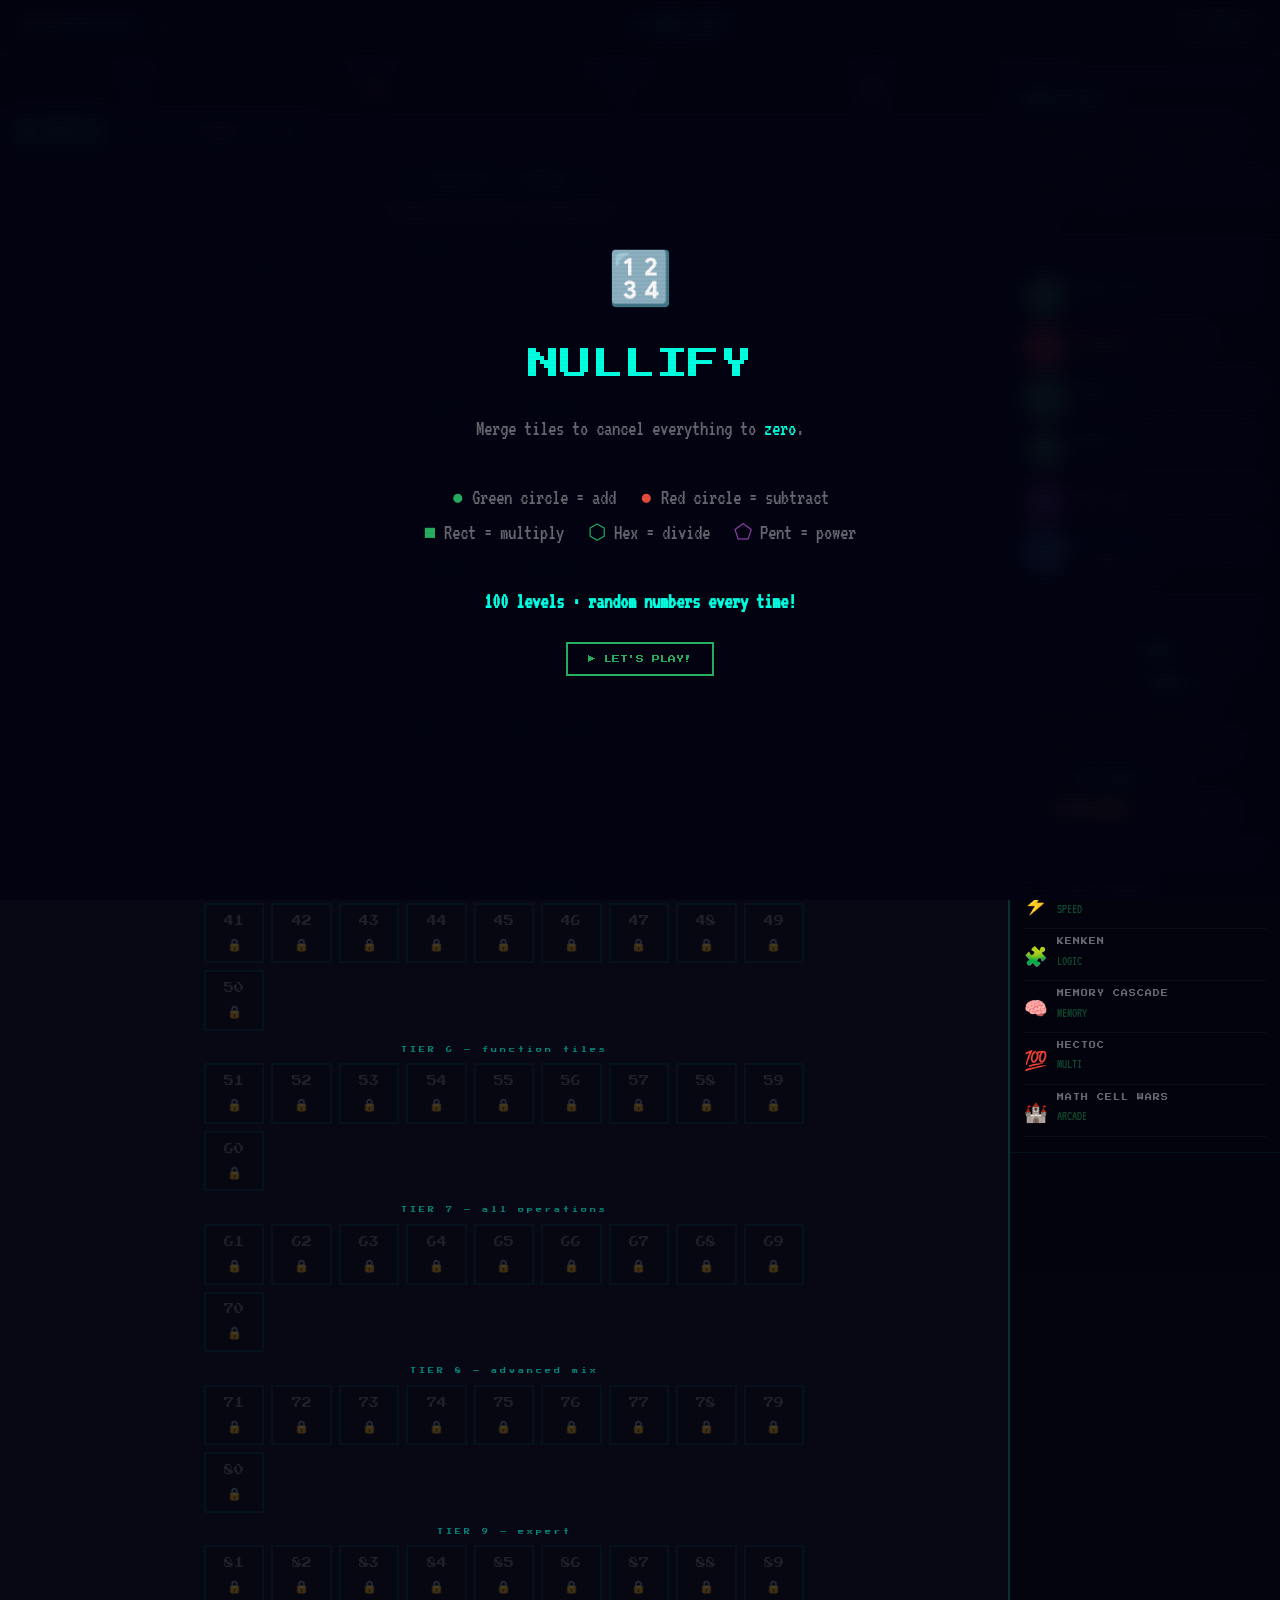
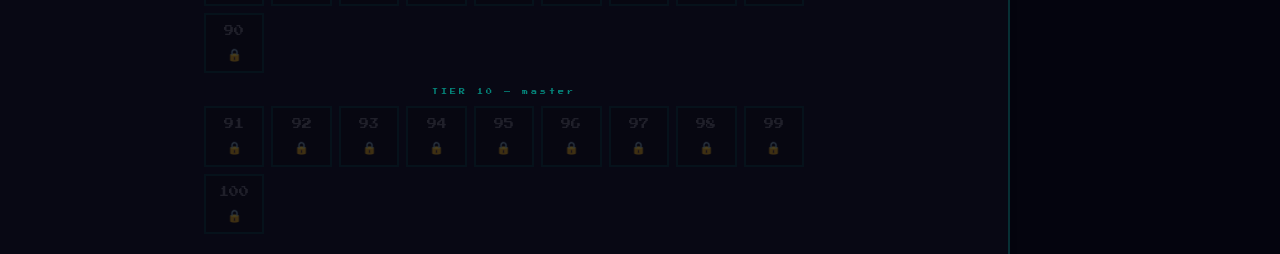
==== commit c7f35887: "Updated Nullify" ====
--- a/games/nullify.html
+++ b/games/nullify.html
@@ -5,296 +5,142 @@
   <meta name="viewport" content="width=device-width, initial-scale=1.0"/>
   <title>Nullify — MathArcade</title>
   <link rel="stylesheet" href="../css/style.css"/>
+  <link href="https://fonts.googleapis.com/css2?family=Nunito:wght@900&display=swap" rel="stylesheet"/>
   <style>
     *, *::before, *::after { box-sizing: border-box; margin: 0; padding: 0; }
 
     :root {
-      --tile-green:  #00c853;
-      --tile-red:    #d50000;
-      --bg:          #0a0a1a;
-      --panel:       #0f0f24;
-      --border:      rgba(0,255,224,0.18);
-      --teal:        #00ffe0;
-      --text-dim:    rgba(255,255,255,0.45);
-    }
-
-    body {
-      background: var(--bg);
-      font-family: 'Press Start 2P', monospace;
-      color: #e0e0e0;
-      min-height: 100vh;
-      display: flex;
-      flex-direction: column;
-      overflow-x: hidden;
-    }
-
-    /* ── TOP BAR ─────── */
-    .topbar {
-      display: flex; align-items: center; justify-content: space-between;
-      padding: 12px 22px;
-      background: rgba(0,0,0,0.75);
-      border-bottom: 2px solid var(--border);
-      flex-shrink: 0; flex-wrap: wrap; gap: 10px;
-    }
-    .topbar-brand { font-size: 9px; letter-spacing: 3px; }
-    .topbar-title { font-size: 12px; color: var(--teal); text-shadow: 0 0 14px rgba(0,255,224,0.5); }
-    .topbar-back {
-      font-size: 7px; padding: 7px 13px;
-      border: 2px solid rgba(0,255,65,0.4); background: transparent;
-      color: #00ff41; cursor: pointer; text-decoration: none;
-      transition: all 0.15s; letter-spacing: 2px;
-    }
-    .topbar-back:hover { background: rgba(0,255,65,0.1); border-color: #00ff41; }
-
-    /* ── OUTER LAYOUT ── */
-    .outer {
-      display: grid;
-      grid-template-columns: 1fr 280px;
-      flex: 1; min-height: 0;
-    }
-
-    /* ── GAME COLUMN ─── */
-    .game-col {
-      display: flex; flex-direction: column;
-      border-right: 2px solid var(--border);
-      min-height: 0;
-    }
-
-    /* HUD */
-    .hud {
-      display: flex; align-items: center; justify-content: space-between;
-      padding: 10px 20px; flex-shrink: 0; flex-wrap: wrap; gap: 8px;
-      background: rgba(0,0,0,0.5);
-      border-bottom: 1px solid var(--border);
-    }
-    .hud-block { text-align: center; }
-    .hud-lbl { font-size: 6px; color: var(--text-dim); letter-spacing: 3px; margin-bottom: 3px; }
-    .hud-val { font-size: 16px; }
-    .v-level { color: var(--teal); }
-    .v-moves { color: #fbbf24; }
-    .v-score { color: #a78bfa; }
-
-    /* Mode tabs */
-    .mode-tabs {
-      display: flex; gap: 6px; flex-shrink: 0;
-      padding: 10px 20px;
-      border-bottom: 1px solid var(--border);
-      background: rgba(0,0,0,0.3);
-      flex-wrap: wrap;
-    }
-    .mode-tab {
-      font-family: 'Press Start 2P', monospace; font-size: 6px;
-      padding: 6px 10px; border: 2px solid rgba(0,255,224,0.25);
-      background: transparent; color: var(--text-dim); cursor: pointer;
-      transition: all 0.15s; letter-spacing: 1px;
-    }
-    .mode-tab:hover { border-color: var(--teal); color: var(--teal); }
-    .mode-tab.active { border-color: var(--teal); color: var(--teal); background: rgba(0,255,224,0.08); box-shadow: 0 0 8px rgba(0,255,224,0.2); }
-
-    /* Level select */
-    #screen-levels { flex: 1; overflow-y: auto; padding: 20px; }
-    .levels-title { font-size: 9px; color: var(--teal); margin-bottom: 20px; text-align: center; letter-spacing: 3px; }
-    .levels-grid {
-      display: grid; grid-template-columns: repeat(auto-fill, minmax(66px, 1fr)); gap: 10px;
-      max-width: 600px; margin: 0 auto;
-    }
-    .level-btn {
-      aspect-ratio: 1; display: flex; flex-direction: column;
-      align-items: center; justify-content: center; gap: 4px;
-      border: 2px solid rgba(0,255,224,0.2);
-      background: rgba(0,0,0,0.4); cursor: pointer;
-      transition: all 0.15s; font-family: 'Press Start 2P', monospace;
-    }
-    .level-btn .lnum { font-size: 11px; color: var(--text-dim); }
-    .level-btn .lstar { font-size: 14px; }
-    .level-btn.unlocked { border-color: rgba(0,255,224,0.35); }
-    .level-btn.unlocked:hover { border-color: var(--teal); background: rgba(0,255,224,0.07); }
-    .level-btn.unlocked:hover .lnum { color: var(--teal); }
-    .level-btn.completed { border-color: rgba(0,255,65,0.5); background: rgba(0,255,65,0.05); }
-    .level-btn.completed .lnum { color: #00ff41; }
-    .level-btn.locked { opacity: 0.3; cursor: not-allowed; }
-
-    /* GAME BOARD */
-    #screen-game { flex: 1; display: none; flex-direction: column; min-height: 0; }
-    .board-wrap {
-      flex: 1; position: relative; overflow: hidden;
-      display: flex; align-items: center; justify-content: center;
-      padding: 20px;
-      background: radial-gradient(ellipse at center, rgba(0,255,224,0.03) 0%, transparent 70%);
-    }
-    #game-board {
-      position: relative;
-      display: flex; flex-wrap: wrap; gap: 14px;
-      align-content: center; justify-content: center;
-      max-width: 560px; width: 100%;
-    }
-
-    /* TILES */
-    .tile {
-      width: 74px; height: 74px;
-      display: flex; flex-direction: column;
-      align-items: center; justify-content: center;
-      border-radius: 6px; border: 3px solid;
-      cursor: grab; user-select: none;
-      transition: transform 0.12s, box-shadow 0.12s;
-      position: relative;
-      font-family: 'Press Start 2P', monospace;
-    }
-    .tile:active { cursor: grabbing; }
-    .tile.dragging { opacity: 0.35; transform: scale(0.88); }
-    .tile.drag-over, .tile.drop-ready {
-      transform: scale(1.13);
-      box-shadow: 0 0 22px rgba(0,255,224,0.7) !important;
-      border-color: var(--teal) !important;
-    }
-    .tile.selected {
-      box-shadow: 0 0 22px rgba(0,255,224,0.8) !important;
-      transform: translateY(-4px) scale(1.06);
-    }
-
-    .tile-num { font-size: 20px; line-height: 1; font-weight: bold; }
-    .tile-lbl { font-size: 7px; margin-top: 3px; opacity: 0.7; }
-
-    .tile.positive {
-      background: rgba(0,200,83,0.12); border-color: var(--tile-green);
-      color: #69f0ae; box-shadow: 0 0 10px rgba(0,200,83,0.2);
-    }
-    .tile.positive:not(.dragging):not(.selected):hover {
-      box-shadow: 0 0 18px rgba(0,200,83,0.5); transform: translateY(-3px);
-    }
-    .tile.negative {
-      background: rgba(213,0,0,0.12); border-color: var(--tile-red);
-      color: #ff6e6e; box-shadow: 0 0 10px rgba(213,0,0,0.2);
-    }
-    .tile.negative:not(.dragging):not(.selected):hover {
-      box-shadow: 0 0 18px rgba(213,0,0,0.5); transform: translateY(-3px);
-    }
-    .tile.func {
-      background: rgba(26,35,126,0.5); border-color: rgba(121,134,203,0.6);
-      color: #9fa8da; box-shadow: 0 0 8px rgba(26,35,126,0.3); cursor: default;
-    }
-    .tile.func .tile-num { font-size: 18px; }
-    .tile.func .tile-lbl { font-size: 6px; color: rgba(159,168,218,0.6); }
-
-    /* BOTTOM PANEL */
-    .game-bottom {
-      padding: 12px 20px; flex-shrink: 0;
-      border-top: 1px solid var(--border);
-      background: rgba(0,0,0,0.5);
-      display: flex; align-items: center; justify-content: space-between;
-      gap: 12px; flex-wrap: wrap;
-    }
-    .game-msg { font-family: 'VT323', monospace; font-size: 20px; color: var(--teal); flex: 1; min-width: 180px; }
-    .btn-sm {
-      font-family: 'Press Start 2P', monospace; font-size: 6px;
-      padding: 7px 12px; border: 2px solid; background: transparent;
-      cursor: pointer; transition: all 0.15s; letter-spacing: 1px;
-    }
-    .btn-restart { border-color: rgba(251,191,36,0.5); color: #fbbf24; }
-    .btn-restart:hover { background: rgba(251,191,36,0.1); border-color: #fbbf24; }
-    .btn-levels { border-color: rgba(0,255,224,0.4); color: var(--teal); }
-    .btn-levels:hover { background: rgba(0,255,224,0.08); border-color: var(--teal); }
-
-    /* OVERLAYS */
-    .overlay {
-      position: fixed; inset: 0; z-index: 300;
-      background: rgba(5,5,20,0.92);
-      display: flex; flex-direction: column;
-      align-items: center; justify-content: center;
-      gap: 20px; padding: 30px; text-align: center;
-      backdrop-filter: blur(8px);
-    }
-    .overlay.hidden { display: none !important; }
-    .ov-title { font-size: clamp(18px,4vw,36px); }
-    .ov-sub { font-family: 'VT323', monospace; font-size: 22px; color: var(--text-dim); max-width: 420px; line-height: 1.6; }
-    .ov-row { display: flex; gap: 12px; flex-wrap: wrap; justify-content: center; }
-    .ov-btn {
-      font-family: 'Press Start 2P', monospace; font-size: 8px;
-      padding: 12px 22px; border: 2px solid; background: transparent;
-      cursor: pointer; transition: all 0.15s;
-    }
-    .ov-btn.primary { border-color: var(--teal); color: var(--teal); }
-    .ov-btn.primary:hover { background: rgba(0,255,224,0.1); }
-    .ov-btn.secondary { border-color: rgba(255,255,255,0.2); color: rgba(255,255,255,0.5); }
-    .ov-btn.secondary:hover { border-color: #fff; color: #fff; }
-    .ov-btn.green { border-color: #00ff41; color: #00ff41; }
-    .ov-btn.green:hover { background: rgba(0,255,65,0.1); }
-
-    /* FX */
-    .fx-pop {
-      position: fixed; pointer-events: none; z-index: 400;
-      font-family: 'VT323', monospace; font-size: 22px;
-      text-shadow: 0 0 10px currentColor;
-      animation: fx-rise 0.85s ease forwards;
-      white-space: nowrap;
-    }
-    @keyframes fx-rise {
-      0%  { opacity:1; transform:translateY(0) scale(0.8); }
-      100%{ opacity:0; transform:translateY(-80px) scale(1.1); }
-    }
-    .fx-zero {
-      position: fixed; inset: 0; pointer-events: none; z-index: 350;
-      display: flex; align-items: center; justify-content: center;
-      font-family: 'Press Start 2P', monospace;
-      font-size: clamp(28px,6vw,64px);
-      color: var(--teal); text-shadow: 0 0 40px var(--teal), 0 0 80px rgba(0,255,224,0.3);
-      animation: zero-flash 0.75s ease forwards;
-    }
-    @keyframes zero-flash {
-      0%  { opacity:0; transform:scale(0.4); }
-      40% { opacity:1; transform:scale(1.15); }
-      100%{ opacity:0; transform:scale(1.6); }
-    }
-
-    /* ── SIDEBAR ──── */
-    .sidebar { display: flex; flex-direction: column; overflow-y: auto; background: rgba(5,5,15,0.97); }
-    .sidebar::-webkit-scrollbar { width: 3px; }
-    .sidebar::-webkit-scrollbar-thumb { background: rgba(0,255,224,0.2); }
-    .sb-section { padding: 18px 16px; border-bottom: 1px solid rgba(0,255,224,0.07); }
-    .sb-label {
-      font-size: 6px; color: rgba(0,255,224,0.4); letter-spacing: 4px;
-      margin-bottom: 12px; display: flex; align-items: center; gap: 8px;
-    }
-    .sb-label::after { content:''; flex:1; height:1px; background: rgba(0,255,224,0.1); }
-    .sb-title { font-size: 13px; color: var(--teal); text-shadow: 0 0 12px rgba(0,255,224,0.4); margin-bottom: 6px; }
-    .sb-desc { font-family: 'VT323', monospace; font-size: 17px; color: var(--text-dim); line-height: 1.6; }
-
-    .legend-item { display: flex; align-items: center; gap: 10px; margin-bottom: 10px; }
-    .leg-tile {
-      width: 38px; height: 38px; flex-shrink: 0;
-      border-radius: 4px; border: 2px solid; display: flex;
-      align-items: center; justify-content: center;
-      font-size: 13px; font-family: 'Press Start 2P', monospace;
-    }
-    .leg-tile.pos { border-color: var(--tile-green); color: #69f0ae; background: rgba(0,200,83,0.1); }
-    .leg-tile.neg { border-color: var(--tile-red); color: #ff6e6e; background: rgba(213,0,0,0.1); }
-    .leg-tile.fn  { border-color: rgba(121,134,203,0.6); color: #9fa8da; background: rgba(26,35,126,0.4); }
-    .leg-text { font-family: 'VT323', monospace; font-size: 16px; color: var(--text-dim); line-height: 1.4; }
-
-    .func-grid { display: grid; grid-template-columns: 1fr 1fr; gap: 6px; }
-    .func-item { padding: 6px 8px; border: 1px solid rgba(121,134,203,0.2); background: rgba(26,35,126,0.15); }
-    .func-sym { font-size: 12px; color: #9fa8da; margin-bottom: 2px; }
-    .func-name { font-family: 'VT323', monospace; font-size: 13px; color: var(--text-dim); }
-
-    .other-game {
-      display: flex; align-items: center; gap: 10px; padding: 8px 0;
-      border-bottom: 1px solid rgba(255,255,255,0.04);
-      text-decoration: none; transition: all 0.15s;
-    }
-    .other-game:hover .og-t { color: #00ff41; }
-    .og-icon { font-size: 20px; flex-shrink: 0; }
-    .og-t { font-size: 7px; color: var(--text-dim); letter-spacing: 1px; transition: color 0.15s; }
-    .og-b { font-family: 'VT323', monospace; font-size: 14px; color: rgba(0,255,65,0.4); margin-top: 1px; }
-
-    @media (max-width: 860px) {
-      .outer { grid-template-columns: 1fr; }
-      .sidebar { border-top: 2px solid var(--border); max-height: 300px; }
-      .game-col { border-right: none; }
-    }
-    @media (max-width: 480px) {
-      .tile { width: 60px; height: 60px; }
-      .tile-num { font-size: 16px !important; }
-    }
+      --teal: #00ffe0; --bg: #080814;
+      --border: rgba(0,255,224,0.16); --dim: rgba(255,255,255,0.4);
+      --panel: rgba(0,0,0,0.5);
+      --c-pos: #27ae60; --c-neg: #e74c3c;
+      --c-mul: #27ae60; --c-div: #27ae60; --c-pow: #8e44ad; --c-fn: #2980b9;
+      --shadow: #1a2035;
+    }
+
+    body { background:var(--bg); font-family:'Press Start 2P',monospace; color:#e2e2e2; min-height:100vh; display:flex; flex-direction:column; overflow-x:hidden; }
+
+    .topbar { display:flex; align-items:center; justify-content:space-between; padding:11px 22px; gap:10px; flex-wrap:wrap; background:rgba(0,0,0,0.85); border-bottom:2px solid var(--border); flex-shrink:0; }
+    .topbar-brand { font-size:9px; letter-spacing:3px; }
+    .topbar-title { font-size:11px; color:var(--teal); text-shadow:0 0 14px rgba(0,255,224,0.45); }
+    .topbar-back { font-size:7px; padding:7px 12px; letter-spacing:2px; border:2px solid rgba(0,255,65,0.4); background:transparent; color:#00ff41; cursor:pointer; text-decoration:none; transition:all .15s; }
+    .topbar-back:hover { background:rgba(0,255,65,0.1); border-color:#00ff41; }
+
+    .outer { display:grid; grid-template-columns:1fr 270px; flex:1; }
+    .game-col { display:flex; flex-direction:column; border-right:2px solid var(--border); min-height:0; }
+
+    .hud { display:flex; align-items:center; justify-content:space-around; padding:8px 20px; flex-wrap:wrap; gap:8px; background:var(--panel); border-bottom:1px solid var(--border); flex-shrink:0; }
+    .hud-block { text-align:center; }
+    .hud-lbl { font-size:6px; color:var(--dim); letter-spacing:3px; margin-bottom:3px; }
+    .hud-val { font-size:15px; }
+    .hv-l { color:var(--teal); } .hv-m { color:#fbbf24; } .hv-s { color:#a78bfa; }
+
+    .mode-tabs { display:flex; gap:5px; flex-wrap:wrap; padding:8px 16px; border-bottom:1px solid var(--border); background:rgba(0,0,0,0.3); flex-shrink:0; }
+    .mode-tab { font-family:'Press Start 2P',monospace; font-size:6px; padding:6px 9px; border:2px solid rgba(0,255,224,0.22); background:transparent; color:var(--dim); cursor:pointer; transition:all .15s; }
+    .mode-tab:hover { border-color:var(--teal); color:var(--teal); }
+    .mode-tab.active { border-color:var(--teal); color:var(--teal); background:rgba(0,255,224,0.08); }
+
+    #screen-levels { flex:1; overflow-y:auto; padding:20px; }
+    .levels-title { font-size:9px; color:var(--teal); margin-bottom:6px; text-align:center; letter-spacing:3px; }
+    .levels-sub { font-family:'VT323',monospace; font-size:17px; color:var(--dim); text-align:center; margin-bottom:16px; }
+    .tier-label { font-size:6px; color:rgba(0,255,224,0.5); letter-spacing:3px; margin:14px 0 8px; text-align:center; }
+    .levels-grid { display:grid; grid-template-columns:repeat(auto-fill,minmax(56px,1fr)); gap:7px; max-width:600px; margin:0 auto; }
+    .level-btn { aspect-ratio:1; display:flex; flex-direction:column; align-items:center; justify-content:center; gap:3px; border:2px solid rgba(0,255,224,0.18); background:rgba(0,0,0,0.4); cursor:pointer; transition:all .15s; font-family:'Press Start 2P',monospace; }
+    .level-btn .ln { font-size:10px; color:var(--dim); }
+    .level-btn .ls { font-size:12px; }
+    .level-btn.open { border-color:rgba(0,255,224,0.3); }
+    .level-btn.open:hover { border-color:var(--teal); background:rgba(0,255,224,0.06); }
+    .level-btn.open:hover .ln { color:var(--teal); }
+    .level-btn.done { border-color:rgba(39,174,96,0.6); background:rgba(39,174,96,0.06); }
+    .level-btn.done .ln { color:#27ae60; }
+    .level-btn.locked { opacity:0.25; cursor:not-allowed; }
+
+    #screen-game { flex:1; display:none; flex-direction:column; min-height:0; }
+    .info-strip { display:flex; align-items:center; gap:10px; flex-wrap:wrap; padding:6px 16px; border-bottom:1px solid var(--border); background:rgba(0,0,0,0.3); flex-shrink:0; font-family:'VT323',monospace; font-size:17px; color:var(--dim); }
+    .info-strip b { color:rgba(0,255,224,0.8); }
+
+    .board-wrap { flex:1; overflow:hidden; display:flex; align-items:center; justify-content:center; padding:20px 16px; background:radial-gradient(ellipse at center,rgba(0,255,224,0.02) 0%,transparent 70%); }
+    #game-board { display:flex; flex-wrap:wrap; gap:18px; align-content:center; justify-content:center; max-width:560px; width:100%; }
+
+    /* ── TILE SHAPES ── */
+    .tile { width:88px; height:88px; display:flex; align-items:center; justify-content:center; user-select:none; cursor:grab; transition:transform .12s, filter .12s, opacity .12s; position:relative; }
+    .tile:active { cursor:grabbing; }
+
+    .tile-inner {
+      width:100%; height:100%; display:flex; align-items:center; justify-content:center;
+      font-family:'Nunito',sans-serif; font-weight:900; font-size:24px; color:#fff;
+      text-shadow:0 2px 6px rgba(0,0,0,0.5); transition:transform .12s, filter .12s;
+    }
+
+    /* CIRCLE — pos (green) / neg (red) */
+    .s-circle .tile-inner { border-radius:50%; }
+    .s-circle.pos .tile-inner { background:var(--c-pos); box-shadow:0 6px 0 rgba(0,0,0,0.4), 0 0 0 4px #1a3a2a; }
+    .s-circle.neg .tile-inner { background:var(--c-neg); box-shadow:0 6px 0 rgba(0,0,0,0.4), 0 0 0 4px #3a1a1a; }
+
+    /* ROUNDED RECT — multiply */
+    .s-rect .tile-inner { border-radius:20px; background:var(--c-mul); box-shadow:0 6px 0 rgba(0,0,0,0.4), 0 0 0 4px #1a3a2a; }
+
+    /* HEXAGON — divide */
+    .s-hex .tile-inner { clip-path:polygon(50% 0%,93% 25%,93% 75%,50% 100%,7% 75%,7% 25%); background:var(--c-div); filter:drop-shadow(0 5px 0 rgba(0,0,0,0.45)); }
+
+    /* PENTAGON — power */
+    .s-pent .tile-inner { clip-path:polygon(50% 0%,100% 38%,80% 100%,20% 100%,0% 38%); background:var(--c-pow); filter:drop-shadow(0 5px 0 rgba(0,0,0,0.45)); }
+
+    /* SQUIRCLE — fn */
+    .s-fn .tile-inner { border-radius:30px; background:var(--c-fn); box-shadow:0 6px 0 rgba(0,0,0,0.4), 0 0 0 4px #1a2a3a; font-size:20px; cursor:default; }
+
+    /* States */
+    .tile:not(.s-fn):not(.dragging):hover .tile-inner { transform:translateY(-4px) scale(1.07); filter:brightness(1.18); }
+    .tile.dragging { opacity:0.28; }
+    .tile.dragging .tile-inner { transform:scale(0.82); }
+    .tile.selected .tile-inner { transform:translateY(-6px) scale(1.1); filter:brightness(1.22); outline:4px solid var(--teal); outline-offset:3px; }
+    .tile.drop-target .tile-inner { transform:scale(1.13); outline:4px solid #fff; outline-offset:2px; filter:brightness(1.3); }
+
+    .game-bottom { padding:10px 16px; flex-shrink:0; border-top:1px solid var(--border); background:var(--panel); display:flex; align-items:center; justify-content:space-between; gap:10px; flex-wrap:wrap; }
+    .game-msg { font-family:'VT323',monospace; font-size:18px; color:var(--teal); flex:1; min-width:180px; }
+    .btn-sm { font-family:'Press Start 2P',monospace; font-size:6px; padding:7px 11px; border:2px solid; background:transparent; cursor:pointer; transition:all .15s; letter-spacing:1px; }
+    .b-re { border-color:rgba(251,191,36,0.5); color:#fbbf24; } .b-re:hover { background:rgba(251,191,36,0.1); border-color:#fbbf24; }
+    .b-lv { border-color:rgba(0,255,224,0.38); color:var(--teal); } .b-lv:hover { background:rgba(0,255,224,0.08); border-color:var(--teal); }
+
+    .overlay { position:fixed; inset:0; z-index:300; background:rgba(4,4,18,0.93); backdrop-filter:blur(10px); display:flex; flex-direction:column; align-items:center; justify-content:center; gap:18px; padding:28px; text-align:center; }
+    .overlay.hidden { display:none !important; }
+    .ov-icon { font-size:52px; } .ov-title { font-size:clamp(16px,4vw,32px); }
+    .ov-sub { font-family:'VT323',monospace; font-size:21px; color:var(--dim); max-width:460px; line-height:1.65; }
+    .ov-row { display:flex; gap:10px; flex-wrap:wrap; justify-content:center; margin-top:4px; }
+    .ov-btn { font-family:'Press Start 2P',monospace; font-size:8px; padding:11px 20px; border:2px solid; background:transparent; cursor:pointer; transition:all .15s; }
+    .ob-teal { border-color:var(--teal); color:var(--teal); } .ob-teal:hover { background:rgba(0,255,224,0.1); }
+    .ob-green { border-color:#27ae60; color:#27ae60; } .ob-green:hover { background:rgba(39,174,96,0.1); }
+    .ob-dim { border-color:rgba(255,255,255,0.2); color:rgba(255,255,255,0.45); } .ob-dim:hover { border-color:#fff; color:#fff; }
+
+    .fx-pop { position:fixed; pointer-events:none; z-index:400; font-family:'VT323',monospace; font-size:28px; font-weight:bold; text-shadow:0 0 12px currentColor; white-space:nowrap; animation:fxRise .9s ease forwards; }
+    @keyframes fxRise { 0%{opacity:1;transform:translateY(0) scale(.8)} 100%{opacity:0;transform:translateY(-90px) scale(1.1)} }
+    .fx-zero { position:fixed; inset:0; pointer-events:none; z-index:350; display:flex; align-items:center; justify-content:center; font-family:'Press Start 2P',monospace; font-size:clamp(24px,6vw,58px); letter-spacing:4px; color:var(--teal); text-shadow:0 0 50px var(--teal); animation:fxZero .8s ease forwards; }
+    @keyframes fxZero { 0%{opacity:0;transform:scale(.4)} 40%{opacity:1;transform:scale(1.15)} 100%{opacity:0;transform:scale(1.65)} }
+
+    .sidebar { display:flex; flex-direction:column; overflow-y:auto; background:rgba(4,4,14,0.98); }
+    .sidebar::-webkit-scrollbar { width:3px; } .sidebar::-webkit-scrollbar-thumb { background:rgba(0,255,224,0.18); }
+    .sb { padding:15px 14px; border-bottom:1px solid rgba(0,255,224,0.06); }
+    .sb-lbl { font-size:6px; color:rgba(0,255,224,0.38); letter-spacing:4px; margin-bottom:10px; display:flex; align-items:center; gap:7px; }
+    .sb-lbl::after { content:''; flex:1; height:1px; background:rgba(0,255,224,0.08); }
+    .sb-title { font-size:12px; color:var(--teal); margin-bottom:6px; }
+    .sb-desc { font-family:'VT323',monospace; font-size:16px; color:var(--dim); line-height:1.65; }
+
+    .leg-row { display:flex; align-items:center; gap:10px; margin-bottom:9px; }
+    .leg-sh { width:42px; height:42px; flex-shrink:0; display:flex; align-items:center; justify-content:center; font-family:'Nunito',sans-serif; font-weight:900; font-size:13px; color:#fff; text-shadow:0 1px 3px rgba(0,0,0,0.5); }
+    .lc { border-radius:50%; } .lr { border-radius:12px; }
+    .lh { clip-path:polygon(50% 0%,93% 25%,93% 75%,50% 100%,7% 75%,7% 25%); }
+    .lp { clip-path:polygon(50% 0%,100% 38%,80% 100%,20% 100%,0% 38%); }
+    .lf { border-radius:16px; }
+    .leg-txt { font-family:'VT323',monospace; font-size:15px; color:var(--dim); line-height:1.4; }
+
+    .og-link { display:flex; align-items:center; gap:9px; padding:7px 0; border-bottom:1px solid rgba(255,255,255,0.04); text-decoration:none; transition:all .14s; }
+    .og-link:hover .og-t { color:#27ae60; }
+    .og-i { font-size:19px; flex-shrink:0; }
+    .og-t { font-size:7px; color:var(--dim); letter-spacing:1px; transition:color .14s; }
+    .og-b { font-family:'VT323',monospace; font-size:13px; color:rgba(39,174,96,0.4); margin-top:1px; }
+
+    @media (max-width:840px) { .outer{grid-template-columns:1fr} .sidebar{border-top:2px solid var(--border);max-height:260px} .game-col{border-right:none} }
+    @media (max-width:480px) { .tile{width:70px;height:70px} .tile-inner{font-size:18px!important} }
   </style>
 </head>
 <body>
@@ -308,512 +154,546 @@
 <div class="outer">
   <div class="game-col">
     <div class="hud">
-      <div class="hud-block"><div class="hud-lbl">LEVEL</div><div class="hud-val v-level" id="hud-level">—</div></div>
-      <div class="hud-block"><div class="hud-lbl">MOVES</div><div class="hud-val v-moves" id="hud-moves">0</div></div>
-      <div class="hud-block"><div class="hud-lbl">CURRENT</div><div class="hud-val" id="hud-curr" style="color:var(--teal)">—</div></div>
-      <div class="hud-block"><div class="hud-lbl">SCORE</div><div class="hud-val v-score" id="hud-score">0</div></div>
+      <div class="hud-block"><div class="hud-lbl">LEVEL</div><div class="hud-val hv-l" id="hud-level">—</div></div>
+      <div class="hud-block"><div class="hud-lbl">MOVES</div><div class="hud-val hv-m" id="hud-moves">0</div></div>
+      <div class="hud-block"><div class="hud-lbl">RUNNING</div><div class="hud-val hv-l" id="hud-curr" style="font-size:13px">—</div></div>
+      <div class="hud-block"><div class="hud-lbl">SCORE</div><div class="hud-val hv-s" id="hud-score">0</div></div>
     </div>
     <div class="mode-tabs">
       <button class="mode-tab active" data-mode="campaign">📖 CAMPAIGN</button>
       <button class="mode-tab" data-mode="blitz">⚡ BLITZ</button>
+      <button class="mode-tab" data-mode="extreme">💀 EXTREME</button>
       <button class="mode-tab" data-mode="zen">🧘 ZEN</button>
-      <button class="mode-tab" data-mode="hard">💀 HARD</button>
     </div>
 
     <div id="screen-levels">
       <div class="levels-title">★ SELECT LEVEL ★</div>
-      <div class="levels-grid" id="levels-grid"></div>
+      <div class="levels-sub">New random numbers every attempt!</div>
+      <div id="levels-container"></div>
     </div>
 
     <div id="screen-game">
-      <div class="board-wrap">
-        <div id="game-board"></div>
-      </div>
+      <div class="info-strip"><b>CLICK</b> a tile to select · <b>CLICK</b> another to merge · reach <b style="color:var(--teal)">ZERO</b></div>
+      <div class="board-wrap"><div id="game-board"></div></div>
       <div class="game-bottom">
-        <div class="game-msg" id="game-msg">▶ TAP/DRAG NUMBERS TO MERGE THEM</div>
+        <div class="game-msg" id="game-msg">▶ SELECT A TILE THEN CLICK ITS TARGET</div>
         <div style="display:flex;gap:8px;flex-wrap:wrap">
-          <button class="btn-sm btn-restart" id="btn-restart">↺ RESTART</button>
-          <button class="btn-sm btn-levels"  id="btn-levels-btn">☰ LEVELS</button>
+          <button class="btn-sm b-re" id="btn-restart">↺ NEW NUMBERS</button>
+          <button class="btn-sm b-lv" id="btn-levels-btn">☰ LEVELS</button>
         </div>
       </div>
     </div>
   </div>
 
   <div class="sidebar">
-    <div class="sb-section">
-      <div class="sb-label">ABOUT</div>
+    <div class="sb">
+      <div class="sb-lbl">ABOUT</div>
       <div class="sb-title">NULLIFY</div>
-      <div class="sb-desc">Merge number tiles and math function tiles to make everything cancel to zero. Clear ALL tiles to win!</div>
+      <div class="sb-desc">Merge tiles to cancel everything to zero. Shape = operation, colour = positive or negative. Clear the board to win!</div>
     </div>
-    <div class="sb-section">
-      <div class="sb-label">TILE TYPES</div>
-      <div class="legend-item"><div class="leg-tile pos">+5</div><div class="leg-text"><b style="color:#69f0ae">Green</b> = positive number. Drag/tap to merge.</div></div>
-      <div class="legend-item"><div class="leg-tile neg">−3</div><div class="leg-text"><b style="color:#ff6e6e">Red</b> = negative number. Cancels positives.</div></div>
-      <div class="legend-item"><div class="leg-tile fn">x²</div><div class="leg-text"><b style="color:#9fa8da">Blue</b> = function tile. Drop a number onto it.</div></div>
+    <div class="sb">
+      <div class="sb-lbl">TILE GUIDE</div>
+      <div class="leg-row"><div class="leg-sh lc" style="background:var(--c-pos)">+7</div><div class="leg-txt"><b style="color:#27ae60">Green circle</b> — positive, adds its value</div></div>
+      <div class="leg-row"><div class="leg-sh lc" style="background:var(--c-neg)">−4</div><div class="leg-txt"><b style="color:#e74c3c">Red circle</b> — negative, subtracts its value</div></div>
+      <div class="leg-row"><div class="leg-sh lr" style="background:var(--c-mul)">×3</div><div class="leg-txt"><b style="color:#27ae60">Green rect</b> — multiplies target by value</div></div>
+      <div class="leg-row"><div class="leg-sh lh" style="background:var(--c-div)">÷2</div><div class="leg-txt"><b style="color:#27ae60">Green hex</b> — divides target by value</div></div>
+      <div class="leg-row"><div class="leg-sh lp" style="background:var(--c-pow)">^2</div><div class="leg-txt"><b style="color:#8e44ad">Purple pent</b> — raises target to this power</div></div>
+      <div class="leg-row"><div class="leg-sh lf" style="background:var(--c-fn)">√x</div><div class="leg-txt"><b style="color:#2980b9">Blue squircle</b> — function, drop a number on it</div></div>
     </div>
-    <div class="sb-section">
-      <div class="sb-label">FUNCTIONS</div>
-      <div class="func-grid">
-        <div class="func-item"><div class="func-sym">+n / −n</div><div class="func-name">Add / Sub</div></div>
-        <div class="func-item"><div class="func-sym">×n / ÷n</div><div class="func-name">Mul / Div</div></div>
-        <div class="func-item"><div class="func-sym">x²</div><div class="func-name">Square</div></div>
-        <div class="func-item"><div class="func-sym">√x</div><div class="func-name">Sq Root</div></div>
-        <div class="func-item"><div class="func-sym">|x|</div><div class="func-name">Abs Val</div></div>
-        <div class="func-item"><div class="func-sym">−x</div><div class="func-name">Negate</div></div>
-        <div class="func-item"><div class="func-sym">n!</div><div class="func-name">Factorial</div></div>
-        <div class="func-item"><div class="func-sym">1/x</div><div class="func-name">Reciprocal</div></div>
-      </div>
+    <div class="sb">
+      <div class="sb-lbl">HOW TO PLAY</div>
+      <div class="sb-desc" style="line-height:2">① Click a tile to <b style="color:var(--teal)">select</b> it (glows).<br>② Click a target to <b style="color:var(--teal)">merge</b> them.<br>③ Shape decides the operation.<br>④ Result = 0 → both tiles vanish.<br>⑤ Clear <b style="color:var(--teal)">ALL tiles</b> to win!<br>⑥ <b style="color:#fbbf24">↺ NEW NUMBERS</b> = fresh attempt.</div>
     </div>
-    <div class="sb-section">
-      <div class="sb-label">RULES</div>
-      <div class="sb-desc" style="line-height:2">
-        ① Drag/tap a green or red tile, then tap another tile to merge.<br>
-        ② Num + Num = their sum.<br>
-        ③ Num + Function = function applied to the number.<br>
-        ④ Clear <b style="color:var(--teal)">ALL</b> tiles to win!<br>
-        ⑤ Reaching zero removes tiles.
-      </div>
-    </div>
-    <div class="sb-section">
-      <div class="sb-label">OTHER GAMES</div>
-      <a href="flash-anzan.html" class="other-game"><span class="og-icon">⚡</span><div><div class="og-t">FLASH ANZAN</div><div class="og-b">SPEED</div></div></a>
-      <a href="kenken.html" class="other-game"><span class="og-icon">🧩</span><div><div class="og-t">KENKEN</div><div class="og-b">LOGIC</div></div></a>
-      <a href="memory-cascade.html" class="other-game"><span class="og-icon">🧠</span><div><div class="og-t">MEMORY CASCADE</div><div class="og-b">MEMORY</div></div></a>
-      <a href="hectoc.html" class="other-game"><span class="og-icon">💯</span><div><div class="og-t">HECTOC</div><div class="og-b">MULTI</div></div></a>
-      <a href="math-cell-wars.html" class="other-game"><span class="og-icon">🏰</span><div><div class="og-t">MATH CELL WARS</div><div class="og-b">ARCADE</div></div></a>
+    <div class="sb">
+      <div class="sb-lbl">OTHER GAMES</div>
+      <a href="flash-anzan.html" class="og-link"><span class="og-i">⚡</span><div><div class="og-t">FLASH ANZAN</div><div class="og-b">SPEED</div></div></a>
+      <a href="kenken.html" class="og-link"><span class="og-i">🧩</span><div><div class="og-t">KENKEN</div><div class="og-b">LOGIC</div></div></a>
+      <a href="memory-cascade.html" class="og-link"><span class="og-i">🧠</span><div><div class="og-t">MEMORY CASCADE</div><div class="og-b">MEMORY</div></div></a>
+      <a href="hectoc.html" class="og-link"><span class="og-i">💯</span><div><div class="og-t">HECTOC</div><div class="og-b">MULTI</div></div></a>
+      <a href="math-cell-wars.html" class="og-link"><span class="og-i">🏰</span><div><div class="og-t">MATH CELL WARS</div><div class="og-b">ARCADE</div></div></a>
     </div>
   </div>
 </div>
 
-<!-- Overlays -->
 <div class="overlay hidden" id="ov-win">
-  <div class="ov-title" style="color:#00ff41">✓ NULLIFIED!</div>
+  <div class="ov-icon">✓</div>
+  <div class="ov-title" style="color:#27ae60">NULLIFIED!</div>
   <div class="ov-sub" id="ov-win-sub">All tiles cleared!</div>
   <div class="ov-row">
-    <button class="ov-btn green"      id="btn-next">▶ NEXT LEVEL</button>
-    <button class="ov-btn secondary"  id="btn-retry">↺ RETRY</button>
-    <button class="ov-btn secondary"  id="btn-back1">☰ LEVELS</button>
+    <button class="ov-btn ob-green" id="btn-next">▶ NEXT LEVEL</button>
+    <button class="ov-btn ob-teal"  id="btn-retry">↺ PLAY AGAIN</button>
+    <button class="ov-btn ob-dim"   id="btn-back1">☰ LEVELS</button>
   </div>
 </div>
 <div class="overlay hidden" id="ov-stuck">
-  <div class="ov-title" style="color:#f87171">⚠ STUCK!</div>
-  <div class="ov-sub">No moves left. Restart to try again.</div>
+  <div class="ov-icon">⚠</div>
+  <div class="ov-title" style="color:#e74c3c">STUCK!</div>
+  <div class="ov-sub">No valid moves remain. Restart with new numbers!</div>
   <div class="ov-row">
-    <button class="ov-btn primary"   id="btn-stuck-r">↺ RESTART</button>
-    <button class="ov-btn secondary" id="btn-stuck-l">☰ LEVELS</button>
+    <button class="ov-btn ob-teal" id="btn-stuck-r">↺ NEW NUMBERS</button>
+    <button class="ov-btn ob-dim"  id="btn-stuck-l">☰ LEVELS</button>
   </div>
 </div>
 <div class="overlay" id="ov-intro">
-  <div style="font-size:48px">🔢</div>
+  <div class="ov-icon">🔢</div>
   <div class="ov-title" style="color:var(--teal)">NULLIFY</div>
-  <div class="ov-sub">Merge numbers and math symbols to make everything cancel to <span style="color:var(--teal)">zero</span>. Clear the board to win!</div>
-  <div class="ov-row">
-    <button class="ov-btn green" id="btn-intro">▶ PLAY</button>
+  <div class="ov-sub">
+    Merge tiles to cancel everything to <span style="color:var(--teal)">zero</span>.<br><br>
+    <span style="color:#27ae60">●</span> Green circle = add &nbsp; <span style="color:#e74c3c">●</span> Red circle = subtract<br>
+    <span style="color:#27ae60">■</span> Rect = multiply &nbsp; <span style="color:#27ae60">⬡</span> Hex = divide &nbsp; <span style="color:#8e44ad">⬠</span> Pent = power<br><br>
+    <b style="color:var(--teal)">100 levels · random numbers every time!</b>
   </div>
+  <div class="ov-row"><button class="ov-btn ob-green" id="btn-intro">▶ LET'S PLAY!</button></div>
 </div>
 
 <script>
-/* ═══════════════════════════════════
-   NULLIFY — Self-hosted math puzzle
-   for MathArcade
-   ═══════════════════════════════════ */
-
 const $ = id => document.getElementById(id);
-
-// ── Utils ─────────────────────────
-function fmt(v){
-  if(v===Infinity||v===-Infinity) return '∞';
-  if(!Number.isFinite(v)) return '?';
-  const r = Math.round(v*1000)/1000;
-  return r+'';
-}
-function fact(n){
-  n = Math.abs(Math.round(n));
-  if(n > 10) return Infinity;
-  let r = 1; for(let i=2;i<=n;i++) r*=i; return r;
-}
-function rnd(n){ return Math.floor(Math.random()*n); }
-function rndR(lo,hi){ return Math.floor(Math.random()*(hi-lo+1))+lo; }
-
-// ── Persist ───────────────────────
-let SD = { completed:{}, unlocked:{campaign:1,blitz:1,zen:1,hard:1}, score:0 };
-try{ const d=JSON.parse(localStorage.getItem('nullify3')||'null'); if(d) SD=d; }catch(e){}
-function persist(){ try{ localStorage.setItem('nullify3',JSON.stringify(SD)); }catch(e){} }
-
-// ── Level data ────────────────────
-// tile: {t:'n',v:number} or {t:'f',fn:string,a:number|null}
-const N = (v)=>({t:'n',v});
-const F = (fn,a=null)=>({t:'f',fn,a});
-
-const LEVELS = [
-  // Basics
-  [N(4),N(-4)],
-  [N(5),N(-2),N(-3)],
-  [N(3),N(6),N(-9)],
-  [N(7),N(-4),N(-3)],
-  [N(2),N(8),N(-5),N(-5)],
-  // Introduce function tiles
-  [N(5),F('add',-5)],
-  [N(3),N(4),F('add',-7)],
-  [N(8),F('sub',3),N(-5)],
-  [N(6),F('neg'),N(6)],
-  [N(5),N(3),F('neg'),N(-2),N(-1)],
-  // Multiply / divide
-  [N(3),F('mul',2),N(-6)],
-  [N(4),F('mul',3),N(-12)],
-  [N(12),F('div',3),N(-4)],
-  [N(15),F('div',5),N(1),N(-4)],
-  [N(2),F('mul',4),F('add',-3),N(-5)],
-  // Square / sqrt
-  [N(3),F('sq'),N(-9)],
-  [N(-4),F('abs'),F('sq'),N(-16)],
-  [N(9),F('sqrt'),N(-3)],
-  [N(16),F('sqrt'),N(2),N(-6)],
-  [N(2),F('sq'),F('mul',3),N(-12)],
-  // Abs / negate
-  [N(-7),F('abs'),N(-7)],
-  [N(5),N(-8),F('abs'),N(-3)],
-  [N(6),F('neg'),F('add',3),N(3)],
-  [N(-5),F('abs'),F('sub',2),N(-3)],
-  [N(3),F('sq'),F('neg'),N(9)],
-  // Factorial
-  [N(3),F('fact'),N(-6)],
-  [N(4),F('fact'),F('neg'),N(24)],
-  [N(3),F('fact'),F('div',6),N(-1)],
-  // Reciprocal
-  [N(4),F('recip'),F('mul',4),N(-1)],
-  [N(2),F('recip'),F('add',1),N(-1.5)],
+function rnd(n){return Math.floor(Math.random()*n);}
+function rndR(lo,hi){return Math.floor(Math.random()*(hi-lo+1))+lo;}
+function pick(a){return a[rnd(a.length)];}
+function shuffle(a){const b=[...a];for(let i=b.length-1;i>0;i--){const j=rnd(i+1);[b[i],b[j]]=[b[j],b[i]];}return b;}
+function fmt(v){if(!Number.isFinite(v))return'∞';const r=Math.round(v*1000)/1000;return Number.isInteger(r)?String(r):r.toFixed(2);}
+function safe(v){if(!Number.isFinite(v)||Math.abs(v)>99999)return null;return Math.round(v*1000)/1000;}
+
+let SD={completed:{},score:0,unlocked:{campaign:1,blitz:1,extreme:1,zen:1}};
+try{const d=JSON.parse(localStorage.getItem('nullify_v5')||'null');if(d)SD=d;}catch(e){}
+function persist(){try{localStorage.setItem('nullify_v5',JSON.stringify(SD));}catch(e){}}
+
+const FNS={
+  neg:{sym:'−x',apply:v=>-v},
+  abs:{sym:'|x|',apply:v=>Math.abs(v)},
+  sq:{sym:'x²',apply:v=>v*v},
+  cube:{sym:'x³',apply:v=>v*v*v},
+  sqrt:{sym:'√x',apply:v=>Math.sqrt(Math.abs(v))*(v<0?-1:1)},
+  half:{sym:'½x',apply:v=>v/2},
+  dbl:{sym:'2x',apply:v=>v*2}
+};
+
+function applyMerge(src,tgt){
+  let result,msg;
+  if(tgt.t==='f'){
+    result=FNS[tgt.fn].apply(src.v);
+    msg=`${FNS[tgt.fn].sym}(${fmt(src.v)}) = ${fmt(safe(result)??'?')}`;
+  } else {
+    const tv=tgt.v, sv=src.v;
+    switch(src.shape){
+      case'pos':result=tv+sv;msg=`${fmt(tv)} + ${fmt(sv)} = ${fmt(safe(tv+sv)??'?')}`;break;
+      case'neg':result=tv-sv;msg=`${fmt(tv)} − ${fmt(sv)} = ${fmt(safe(tv-sv)??'?')}`;break;
+      case'mul':result=tv*sv;msg=`${fmt(tv)} × ${fmt(sv)} = ${fmt(safe(tv*sv)??'?')}`;break;
+      case'div':
+        if(sv===0)return{result:null,msg:'⚠ Cannot divide by zero!'};
+        result=tv/sv;msg=`${fmt(tv)} ÷ ${fmt(sv)} = ${fmt(safe(tv/sv)??'?')}`;break;
+      case'pow':result=Math.pow(tv,sv);msg=`${fmt(tv)} ^ ${fmt(sv)} = ${fmt(safe(Math.pow(tv,sv))??'?')}`;break;
+      default:result=tv+sv;msg=`${fmt(tv)} + ${fmt(sv)} = ${fmt(safe(tv+sv)??'?')}`;
+    }
+  }
+  return{result:safe(result),msg};
+}
+
+function tileText(t){
+  if(t.t==='f')return FNS[t.fn].sym;
+  const s=t.shape,v=fmt(t.v);
+  if(s==='pos')return(t.v>=0?'+':'')+v;
+  if(s==='neg')return'−'+v;
+  if(s==='mul')return'×'+v;
+  if(s==='div')return'÷'+v;
+  if(s==='pow')return'^'+v;
+  return v;
+}
+
+function shapeClass(t){
+  if(t.t==='f')return's-fn';
+  if(t.shape==='pos')return's-circle pos';
+  if(t.shape==='neg')return's-circle neg';
+  if(t.shape==='mul')return's-rect';
+  if(t.shape==='div')return's-hex';
+  if(t.shape==='pow')return's-pent';
+  return's-circle pos';
+}
+
+/* ── 100 CAMPAIGN LEVEL CONFIGS ──
+   shapes[] = tile operation slots  |  valRange = [min,max]  |  fnPool = fn tile names
+   TIER 1  (L1-10)   : +/- only, 2-3 tiles, tiny numbers
+   TIER 2  (L11-20)  : + × - combos, 3 tiles
+   TIER 3  (L21-30)  : + ÷ - combos, 3 tiles
+   TIER 4  (L31-40)  : × ÷ mix, 4 tiles
+   TIER 5  (L41-50)  : ^ introduced, 3-4 tiles
+   TIER 6  (L51-60)  : fn tiles, 4 tiles
+   TIER 7  (L61-70)  : all ops, 5 tiles
+   TIER 8  (L71-80)  : all ops + fn, 5-6 tiles
+   TIER 9  (L81-90)  : all ops + fn, 6-7 tiles
+   TIER 10 (L91-100) : all ops + multi-fn, 7-8 tiles
+*/
+function C(shapes,vr,fp=[]){return{shapes,vr,fp};}
+
+const CAMPAIGN=[
+  C(['pos','neg'],[1,5]),C(['pos','neg'],[1,8]),C(['pos','pos','neg'],[1,6]),
+  C(['pos','neg','neg'],[1,6]),C(['pos','pos','neg'],[2,10]),
+  C(['pos','pos','neg','neg'],[1,8]),C(['pos','neg','neg'],[2,12]),
+  C(['pos','pos','pos','neg'],[1,8]),C(['pos','neg'],[5,20]),
+  C(['pos','pos','neg','neg'],[3,15]),
+
+  C(['pos','mul','neg'],[2,5]),C(['pos','mul','neg'],[2,7]),
+  C(['mul','pos','neg'],[2,6]),C(['pos','mul','neg','neg'],[2,5]),
+  C(['pos','pos','mul','neg'],[2,6]),C(['mul','neg','pos'],[2,7]),
+  C(['pos','mul','pos','neg'],[2,5]),C(['mul','pos','mul','neg'],[2,4]),
+  C(['pos','mul','neg','neg'],[2,7]),C(['mul','mul','neg'],[2,4]),
+
+  C(['pos','div','neg'],[2,6]),C(['pos','div','neg'],[2,8]),
+  C(['neg','div','pos'],[2,6]),C(['pos','div','pos','neg'],[2,5]),
+  C(['div','pos','neg'],[2,7]),C(['pos','div','neg','neg'],[2,6]),
+  C(['div','neg','pos'],[2,6]),C(['mul','div','pos','neg'],[2,4]),
+  C(['pos','div','mul','neg'],[2,5]),C(['div','mul','neg'],[2,4]),
+
+  C(['pos','mul','div','neg'],[2,6]),C(['pos','neg','mul','div'],[2,5]),
+  C(['mul','div','pos','neg'],[2,5]),C(['pos','pos','mul','neg','neg'],[2,5]),
+  C(['pos','div','mul','neg'],[2,7]),C(['mul','pos','div','neg'],[2,6]),
+  C(['pos','neg','mul','div','pos'],[2,5]),C(['div','pos','neg','mul'],[2,6]),
+  C(['pos','mul','div','neg','neg'],[2,5]),C(['mul','mul','div','neg'],[2,4]),
+
+  C(['pos','pow','neg'],[1,4]),C(['neg','pow','pos'],[1,4]),
+  C(['pos','pow','pos','neg'],[1,4]),C(['mul','pow','neg'],[1,3]),
+  C(['pos','pow','neg','pos'],[1,4]),C(['pow','pos','neg'],[1,4]),
+  C(['pos','div','pow','neg'],[1,4]),C(['mul','pow','pos','neg'],[1,3]),
+  C(['pos','pow','mul','neg'],[1,4]),C(['pow','mul','div','neg'],[1,3]),
+
+  C(['pos','neg'],[1,9],['neg']),C(['pos','neg','pos'],[1,8],['abs']),
+  C(['mul','pos','neg'],[2,6],['neg']),C(['pos','div','neg'],[2,6],['sq']),
+  C(['pos','pos','neg'],[2,8],['sqrt']),C(['pos','neg','neg'],[2,9],['dbl']),
+  C(['mul','pos','neg'],[2,6],['half']),C(['pos','div','neg','pos'],[2,6],['neg']),
+  C(['mul','div','pos','neg'],[2,5],['sq']),C(['pow','pos','neg'],[1,4],['sqrt']),
+
+  C(['pos','neg','mul','div'],[2,7]),C(['pos','neg','pow','mul'],[1,5]),
+  C(['mul','div','pow','pos','neg'],[1,5]),C(['pos','neg','mul','div','pos'],[2,6]),
+  C(['mul','mul','neg','div'],[2,5]),C(['pos','neg','div','pow','mul'],[1,5]),
+  C(['mul','pos','div','neg'],[2,7],['neg']),C(['pow','mul','pos','neg','div'],[1,4]),
+  C(['pos','neg','mul','div'],[3,8],['sq']),C(['mul','div','pow','pos','neg'],[1,5],['abs']),
+
+  C(['pos','neg','mul','div'],[2,8],['neg','sq']),
+  C(['pos','neg','pow','mul','div'],[1,5],['sqrt']),
+  C(['mul','div','pos','neg','pos'],[2,7],['dbl']),
+  C(['pow','pos','neg','mul'],[1,5],['half','neg']),
+  C(['mul','div','pos','neg','mul'],[2,6],['abs']),
+  C(['pos','neg','div','pow','pos','neg'],[1,6],['sq']),
+  C(['mul','mul','div','pos','neg'],[2,5],['neg','sqrt']),
+  C(['pow','mul','div','pos','neg'],[1,5],['dbl','half']),
+  C(['pos','neg','mul','div','pow','pos'],[1,5],['abs']),
+  C(['mul','div','pow','pos','neg','mul'],[1,4],['sq','neg']),
+
+  C(['pos','neg','mul','div','pos','neg'],[2,9]),
+  C(['mul','div','pow','pos','neg','pos'],[1,6],['sqrt']),
+  C(['pos','neg','mul','div','mul','neg'],[2,7],['neg','abs']),
+  C(['pow','mul','div','pos','neg','div'],[1,5],['sq']),
+  C(['pos','neg','mul','div','pow','neg'],[1,5],['dbl','half']),
+  C(['mul','div','pos','neg','mul','pow'],[1,5],['neg','sqrt']),
+  C(['pos','neg','neg','mul','div','pow'],[2,7],['abs','sq']),
+  C(['mul','mul','div','div','pos','neg'],[2,6],['half','neg']),
+  C(['pow','mul','div','pos','neg','pos','neg'],[1,5],['sq']),
+  C(['mul','div','pow','mul','pos','neg'],[1,5],['sqrt','dbl']),
+
+  C(['pos','neg','mul','div','pow','pos','neg'],[2,7],['neg']),
+  C(['mul','div','pow','mul','div','pos','neg'],[1,5],['sq','abs']),
+  C(['pos','neg','mul','div','mul','div','neg'],[2,6],['half','sqrt']),
+  C(['pow','mul','div','pos','neg','pow','pos'],[1,4],['neg','sq']),
+  C(['mul','div','pos','neg','mul','div','pow'],[1,5],['dbl','abs']),
+  C(['pos','neg','mul','div','pow','mul','neg'],[2,6],['sqrt','half']),
+  C(['mul','div','pow','pos','neg','mul','div'],[1,5],['sq','neg']),
+  C(['pos','neg','mul','div','pow','pos','neg','mul'],[1,5],['abs','sqrt']),
+  C(['mul','div','pow','mul','div','pos','neg','neg'],[1,5],['dbl','sq']),
+  C(['pos','neg','mul','div','pow','mul','div','pow'],[1,4],['neg','sq','sqrt']),
 ];
 
-// Infinite generators
-function genLevel(mode, idx){
-  const hard = mode==='hard';
-  const n = 2 + Math.min(Math.floor(idx/2), 5);
-  const tiles = [];
-  let val = rndR(1,6)*(Math.random()<0.5?1:-1);
-  tiles.push(N(val));
-
-  const fnPool = hard
-    ? ['add','sub','mul','neg','abs','sq','sqrt','recip']
-    : ['add','sub','neg','abs'];
-
-  for(let i=1;i<n-1;i++){
-    if(hard && Math.random()<0.45){
-      const fn = fnPool[rnd(fnPool.length)];
-      let a = null;
-      if(fn==='add'||fn==='sub') a=rndR(1,4);
-      if(fn==='mul') a=rndR(2,3);
-      tiles.push(F(fn,a));
-      val = applyFn(fn,val,a);
-    } else {
-      const add = rndR(1,5)*(Math.random()<0.5?1:-1);
-      tiles.push(N(add));
-      val += add;
-    }
+const INF={
+  blitz:i=>({shapes:['pos','neg'].concat(i>5?['mul']:i>10?['div']:[]),vr:[1,5+Math.min(i,10)],fp:[]}),
+  extreme:i=>({shapes:['pos','neg','mul','div','pow','mul','neg'],vr:[1,8],fp:['neg','sq','sqrt','abs','dbl','half']}),
+  zen:i=>({shapes:['pos','neg','mul','div','pos','neg'].slice(0,3+Math.min(3,Math.floor(i/4))),vr:[1,12],fp:['neg','abs','sq','sqrt']})
+};
+
+// ── Random level builder (guaranteed solvable) ──
+function genLevel(cfg){
+  const{shapes,vr,fp=[]}=cfg;
+  const[lo,hi]=vr;
+  let acc=0;
+  const tiles=[];
+
+  for(let i=0;i<shapes.length;i++){
+    let sh=shapes[i];
+    let v=rndR(lo,hi)||1;
+
+    if(sh==='mul'){
+      if(acc===0){sh='pos';}
+      else{
+        v=rndR(2,Math.min(hi,5));
+        const nx=acc*v;
+        if(!Number.isFinite(nx)||Math.abs(nx)>9999){sh='pos';}
+        else{acc=nx;tiles.push({t:'n',shape:'mul',v});continue;}
+      }
+    }
+    if(sh==='div'){
+      if(acc===0){sh='pos';}
+      else{
+        const factors=[];
+        for(let f=2;f<=Math.min(hi,9);f++){if(Number.isInteger(acc/f)&&acc%f===0)factors.push(f);}
+        if(!factors.length){sh='pos';}
+        else{v=pick(factors);acc=acc/v;tiles.push({t:'n',shape:'div',v});continue;}
+      }
+    }
+    if(sh==='pow'){
+      const exp=rndR(2,Math.min(hi,3));
+      if(acc===0||Math.abs(acc)===1){sh='pos';}
+      else{
+        const nx=Math.pow(acc,exp);
+        if(!Number.isFinite(nx)||Math.abs(nx)>9999){sh='pos';}
+        else{acc=nx;tiles.push({t:'n',shape:'pow',v:exp});continue;}
+      }
+    }
+    if(sh==='neg'){acc-=v;tiles.push({t:'n',shape:'neg',v});}
+    else{acc+=v;tiles.push({t:'n',shape:'pos',v});}
   }
-  tiles.push(N(-val));
-  // Shuffle
-  for(let i=tiles.length-1;i>0;i--){ const j=rnd(i+1); [tiles[i],tiles[j]]=[tiles[j],tiles[i]]; }
-  return tiles;
-}
-
-function applyFn(fn,v,a){
-  switch(fn){
-    case 'add':  return v+(a||0);
-    case 'sub':  return v-(a||0);
-    case 'mul':  return v*(a||1);
-    case 'div':  return a&&a!==0?v/a:v;
-    case 'sq':   return v*v;
-    case 'sqrt': return Math.sqrt(Math.abs(v))*(v<0?-1:1);
-    case 'abs':  return Math.abs(v);
-    case 'neg':  return -v;
-    case 'fact': return fact(v);
-    case 'recip':return v!==0?1/v:Infinity;
-    default: return v;
+
+  // Nullifier
+  if(acc===0){
+    const v=rndR(lo,hi)||1;
+    tiles.push({t:'n',shape:'pos',v});
+    tiles.push({t:'n',shape:'neg',v});
+  } else if(acc>0){
+    tiles.push({t:'n',shape:'neg',v:acc});
+  } else {
+    tiles.push({t:'n',shape:'pos',v:-acc});
   }
-}
-
-function fnSym(fn,a){
-  const s = a!==null&&a!==undefined ? a : '';
-  switch(fn){
-    case 'add':  return '+'+s;
-    case 'sub':  return '−'+s;
-    case 'mul':  return '×'+s;
-    case 'div':  return '÷'+s;
-    case 'sq':   return 'x²';
-    case 'sqrt': return '√x';
-    case 'abs':  return '|x|';
-    case 'neg':  return '−x';
-    case 'fact': return 'n!';
-    case 'recip':return '1/x';
-    default: return fn;
+
+  // Fn tiles
+  const fnTiles=fp.length
+    ?shuffle(fp).slice(0,Math.min(fp.length,cfg.fnCount||fp.length)).map(fn=>({t:'f',fn}))
+    :[];
+
+  return shuffle([...tiles,...fnTiles]);
+}
+
+function genInfinite(mode,idx){
+  const base=INF[mode](idx);
+  return genLevel({...base,fnPool:base.fp,fnCount:Math.min((base.fp||[]).length,1+Math.floor(idx/6))});
+}
+
+// ── State ──
+let cMode='campaign',cIdx=0,board=[],tid=0,moves=0,sessionPts=0,selected=null,busy=false;
+
+// ── Render ──
+function render(){
+  const el=$('game-board');el.innerHTML='';
+  board.forEach(t=>el.appendChild(makeTile(t)));
+  updateHUD();
+}
+
+function makeTile(t){
+  const wrap=document.createElement('div');
+  wrap.className='tile '+shapeClass(t);
+  wrap.dataset.id=t.id;
+
+  const inner=document.createElement('div');
+  inner.className='tile-inner';
+  const txt=tileText(t);
+  inner.textContent=txt;
+  if(txt.length>3)inner.style.fontSize='17px';
+  if(txt.length>4)inner.style.fontSize='14px';
+
+  wrap.appendChild(inner);
+  if(selected===t.id)wrap.classList.add('selected');
+
+  if(t.t==='n'){
+    wrap.draggable=true;
+    wrap.addEventListener('dragstart',e=>{
+      if(busy)return;selected=t.id;wrap.classList.add('dragging');
+      e.dataTransfer.effectAllowed='move';render();
+    });
+    wrap.addEventListener('dragend',()=>{wrap.classList.remove('dragging');clearHL();});
   }
-}
-function fnName(fn){
-  return {add:'ADD',sub:'SUB',mul:'MUL',div:'DIV',sq:'SQ',sqrt:'SQRT',abs:'ABS',neg:'NEG',fact:'FACT',recip:'1/X'}[fn]||fn.toUpperCase();
-}
-
-// ── Game state ────────────────────
-let cMode = 'campaign', cIdx = 0;
-let board = [];          // {id,t,v?,fn?,a?}
-let tid = 0, moves = 0, sessionPts = 0;
-let selected = null;     // id of tap-selected tile
-let busy = false;
-
-// ── Render ────────────────────────
-function render(){
-  const el = $('game-board');
-  el.innerHTML = '';
-  board.forEach(t => el.appendChild(makeTile(t)));
-  updateHUD();
-}
-
-function makeTile(t){
-  const isNum  = t.t==='n';
-  const isFunc = t.t==='f';
-  const cls = isFunc ? 'func' : t.v>=0 ? 'positive' : 'negative';
-  const el = document.createElement('div');
-  el.className = 'tile ' + cls;
-  el.dataset.id = t.id;
-
-  const numEl = document.createElement('div');
-  numEl.className = 'tile-num';
-  numEl.textContent = isFunc ? fnSym(t.fn, t.a) : fmt(t.v);
-
-  const lbl = document.createElement('div');
-  lbl.className = 'tile-lbl';
-  lbl.textContent = isFunc ? fnName(t.fn) : '';
-
-  el.appendChild(numEl);
-  if(lbl.textContent) el.appendChild(lbl);
-
-  if(isNum){
-    // Drag
-    el.draggable = true;
-    el.addEventListener('dragstart', e => {
-      if(busy) return;
-      selected = t.id;
-      el.classList.add('dragging');
-      e.dataTransfer.effectAllowed = 'move';
-    });
-    el.addEventListener('dragend', () => {
-      el.classList.remove('dragging');
-      clearHighlights();
-    });
+
+  wrap.addEventListener('dragover',e=>{
+    if(!selected)return;
+    const src=board.find(x=>x.id===selected);
+    if(!src||src.id===t.id||src.t!=='n')return;
+    e.preventDefault();clearHL();wrap.classList.add('drop-target');
+  });
+  wrap.addEventListener('dragleave',()=>wrap.classList.remove('drop-target'));
+  wrap.addEventListener('drop',e=>{
+    e.preventDefault();if(!selected)return;
+    const src=board.find(x=>x.id===selected);
+    if(src&&src.id!==t.id&&src.t==='n')doMerge(src,t);
+    selected=null;
+  });
+
+  wrap.addEventListener('click',()=>{
+    if(busy)return;
+    if(t.t==='f'&&selected!==null){
+      const src=board.find(x=>x.id===selected);
+      if(src&&src.t==='n'){doMerge(src,t);selected=null;clearHL();return;}
+    }
+    if(t.t==='n'){
+      if(selected===t.id){selected=null;clearHL();return;}
+      if(selected!==null){
+        const src=board.find(x=>x.id===selected);
+        if(src&&src.t==='n'){doMerge(src,t);selected=null;clearHL();return;}
+      }
+      selected=t.id;clearHL();wrap.classList.add('selected');
+    }
+  });
+  return wrap;
+}
+
+function clearHL(){document.querySelectorAll('.tile').forEach(x=>x.classList.remove('selected','drop-target','dragging'));}
+
+// ── Merge ──
+function doMerge(src,tgt){
+  if(busy)return;busy=true;
+  const{result,msg}=applyMerge(src,tgt);
+  if(result===null){showMsg('⚠ '+msg);busy=false;selected=null;clearHL();return;}
+
+  const el=document.querySelector(`[data-id="${src.id}"]`);
+  const r=el?el.getBoundingClientRect():{left:200,top:200};
+  popFX(result===0?'= 0 ✓':fmt(result),result===0?'#27ae60':'#fbbf24',r.left+4,r.top-14);
+  if(result===0)zeroFX();
+
+  board=board.filter(t=>t.id!==src.id&&t.id!==tgt.id);
+
+  if(result!==0){
+    let ns=tgt.t==='f'?(result>=0?'pos':'neg'):tgt.shape;
+    if((ns==='pos'||ns==='neg')&&result<0)ns='neg';
+    if((ns==='pos'||ns==='neg')&&result>0)ns='pos';
+    const av=(ns==='neg')?Math.abs(result):result;
+    board.push({id:++tid,t:'n',shape:ns,v:av});
   }
 
-  // Drag-over (all tiles)
-  el.addEventListener('dragover', e => {
-    if(!selected) return;
-    const src = board.find(x=>x.id===selected);
-    if(!src||src.id===t.id) return;
-    e.preventDefault();
-    clearHighlights();
-    el.classList.add(t.t==='f'?'drop-ready':'drag-over');
-  });
-  el.addEventListener('dragleave', () => el.classList.remove('drag-over','drop-ready'));
-  el.addEventListener('drop', e => {
-    e.preventDefault();
-    if(!selected) return;
-    const src = board.find(x=>x.id===selected);
-    if(src && src.id!==t.id) doMerge(src, t);
-    selected = null;
-  });
-
-  // Tap / click
-  el.addEventListener('click', () => {
-    if(busy) return;
-    if(isFunc && selected!==null){
-      // Drop a selected num onto this function
-      const src = board.find(x=>x.id===selected);
-      if(src && src.t==='n'){ doMerge(src, t); selected=null; clearHighlights(); return; }
-    }
-    if(isNum){
-      if(selected === t.id){ selected=null; clearHighlights(); return; }
-      if(selected !== null){
-        const src = board.find(x=>x.id===selected);
-        if(src && src.t==='n'){ doMerge(src, t); selected=null; clearHighlights(); return; }
-      }
-      selected = t.id;
-      clearHighlights();
-      el.classList.add('selected');
-    }
-  });
-
-  if(selected===t.id) el.classList.add('selected');
-  return el;
-}
-
-function clearHighlights(){
-  document.querySelectorAll('.tile').forEach(x=>x.classList.remove('drag-over','drop-ready','selected'));
-}
-
-// ── Merge ─────────────────────────
-function doMerge(src, tgt){
-  if(busy) return;
-  busy = true;
-
-  let result, removeTgt = false, msg;
-
-  if(tgt.t === 'f'){
-    result = applyFn(tgt.fn, src.v, tgt.a);
-    removeTgt = true;
-    msg = `${fmt(src.v)} → ${fnSym(tgt.fn,tgt.a)} = ${fmt(result)}`;
-  } else {
-    result = src.v + tgt.v;
-    removeTgt = true;
-    msg = `${fmt(src.v)} + ${fmt(tgt.v)} = ${fmt(result)}`;
-  }
-
-  // FX position
-  const el = document.querySelector(`[data-id="${src.id}"]`);
-  const r = el ? el.getBoundingClientRect() : {left:200,top:200};
-  popFX(fmt(result), result===0?'#00ff41':'#fbbf24', r.left+8, r.top-14);
-
-  // Remove tiles
-  board = board.filter(t => t.id!==src.id && !(removeTgt && t.id===tgt.id));
-
-  if(result !== 0){
-    // Insert merged tile where source was
-    board.push({id:++tid, t:'n', v:result});
-    if(result===0) zeroFX();
-  } else {
-    zeroFX();
-  }
-
-  moves++;
-  sessionPts += Math.max(2, 15 - moves);
-  $('game-msg').textContent = msg;
-  selected = null;
-
-  setTimeout(()=>{
-    busy = false;
-    render();
-    checkWin();
-    checkStuck();
-  }, 180);
-}
+  moves++;sessionPts+=Math.max(1,12-moves);
+  showMsg(msg);selected=null;
+
+  setTimeout(()=>{busy=false;render();checkWin();checkStuck();},180);
+}
+
+function showMsg(m){$('game-msg').textContent=m;}
 
 function updateHUD(){
-  const nums = board.filter(t=>t.t==='n');
-  const sum  = nums.reduce((a,t)=>a+t.v, 0);
-  $('hud-curr').textContent  = nums.length ? fmt(sum) : '—';
-  $('hud-moves').textContent = moves;
-  $('hud-score').textContent = (SD.score||0) + sessionPts;
-}
-
-// ── Win / Stuck ───────────────────
+  const nums=board.filter(t=>t.t==='n');
+  const s=nums.filter(t=>t.shape==='pos'||t.shape==='neg').reduce((a,t)=>a+(t.shape==='neg'?-t.v:t.v),0);
+  $('hud-curr').textContent=nums.length?fmt(s):'—';
+  $('hud-moves').textContent=moves;
+  $('hud-score').textContent=(SD.score||0)+sessionPts;
+}
+
 function checkWin(){
   if(board.length===0){
-    const bonus = Math.max(0,80-moves*3);
-    SD.score = (SD.score||0) + sessionPts + bonus;
-    const key = cMode+'_'+cIdx;
-    if(!SD.completed[key]||moves<SD.completed[key]) SD.completed[key]=moves;
-    if(cMode==='campaign'){
-      SD.unlocked.campaign = Math.max(SD.unlocked.campaign||1, cIdx+2);
-    }
+    const bonus=Math.max(0,100-moves*5);
+    SD.score=(SD.score||0)+sessionPts+bonus;
+    const key=cMode+'_'+cIdx;
+    SD.completed[key]=SD.completed[key]?Math.min(SD.completed[key],moves):moves;
+    if(cMode==='campaign')SD.unlocked.campaign=Math.max(SD.unlocked.campaign||1,cIdx+2);
     persist();
-    $('ov-win-sub').textContent = `Moves: ${moves}  ·  Bonus: +${bonus}  ·  Score: ${SD.score}`;
+    $('ov-win-sub').textContent=`Moves: ${moves}  ·  Bonus: +${bonus}  ·  Score: ${SD.score}`;
     $('ov-win').classList.remove('hidden');
   }
 }
 function checkStuck(){
-  if(board.length>0 && board.filter(t=>t.t==='n').length===0){
-    setTimeout(()=>$('ov-stuck').classList.remove('hidden'), 300);
-  }
-}
-
-// ── Load level ────────────────────
-function loadLevel(mode, idx){
-  cMode=mode; cIdx=idx;
-  moves=0; sessionPts=0; busy=false; selected=null; tid=0;
+  const nums=board.filter(t=>t.t==='n'),fns=board.filter(t=>t.t==='f');
+  if(board.length>0&&nums.length===0&&fns.length>0)setTimeout(()=>$('ov-stuck').classList.remove('hidden'),350);
+}
+
+function loadLevel(mode,idx){
+  cMode=mode;cIdx=idx;moves=0;sessionPts=0;busy=false;selected=null;tid=0;
   ['ov-win','ov-stuck'].forEach(id=>$(id).classList.add('hidden'));
-
-  const raw = mode==='campaign' ? LEVELS[idx] : genLevel(mode,idx);
-  // Shuffle
-  const shuffled=[...raw];
-  for(let i=shuffled.length-1;i>0;i--){ const j=rnd(i+1); [shuffled[i],shuffled[j]]=[shuffled[j],shuffled[i]]; }
-  board = shuffled.map(t=>({...t,id:++tid}));
-
-  $('hud-level').textContent = (mode==='campaign'?'C':mode[0].toUpperCase())+'-'+(idx+1);
-  $('hud-moves').textContent = '0';
-  $('hud-curr').textContent  = '—';
-  $('game-msg').textContent  = '▶ TAP/DRAG NUMBERS TO MERGE THEM';
-
-  $('screen-levels').style.display = 'none';
-  $('screen-game').style.display   = 'flex';
+  const cfg=mode==='campaign'?CAMPAIGN[idx]:null;
+  const raw=mode==='campaign'?genLevel(cfg):genInfinite(mode,idx);
+  board=raw.map(t=>({...t,id:++tid}));
+  $('hud-level').textContent=(mode==='campaign'?'C':mode[0].toUpperCase())+'-'+(idx+1);
+  $('hud-moves').textContent='0';$('hud-curr').textContent='—';
+  showMsg('▶ SELECT A TILE THEN CLICK A TARGET');
+  $('screen-levels').style.display='none';
+  $('screen-game').style.display='flex';
   render();
 }
 
-// ── Level select ──────────────────
+const TIER_NAMES=[
+  'TIER 1 — + and − only','TIER 2 — × multiply',
+  'TIER 3 — ÷ divide','TIER 4 — × and ÷ mixed',
+  'TIER 5 — ^ exponents','TIER 6 — function tiles',
+  'TIER 7 — all operations','TIER 8 — advanced mix',
+  'TIER 9 — expert','TIER 10 — master'
+];
+
 function showLevels(){
-  $('screen-game').style.display   = 'none';
-  $('screen-levels').style.display = 'block';
+  $('screen-game').style.display='none';
+  $('screen-levels').style.display='block';
   ['ov-win','ov-stuck'].forEach(id=>$(id).classList.add('hidden'));
   buildLevels();
 }
 
 function buildLevels(){
-  const grid = $('levels-grid');
-  grid.innerHTML = '';
-  const total = cMode==='campaign' ? LEVELS.length : 20;
-  const unlockedUpTo = (SD.unlocked[cMode]||1);
-
-  for(let i=0;i<total;i++){
-    const btn  = document.createElement('div');
-    const done = SD.completed[cMode+'_'+i];
-    const open = cMode!=='campaign' || i < unlockedUpTo;
-    btn.className = 'level-btn ' + (done?'completed':open?'unlocked':'locked');
-
-    const n=document.createElement('div'); n.className='lnum'; n.textContent=i+1;
-    const s=document.createElement('div'); s.className='lstar';
-    s.textContent = done?'★':open?'○':'🔒';
-    btn.appendChild(n); btn.appendChild(s);
-    if(open) btn.addEventListener('click',()=>loadLevel(cMode,i));
-    grid.appendChild(btn);
+  const cont=$('levels-container');cont.innerHTML='';
+  const total=cMode==='campaign'?CAMPAIGN.length:25;
+  const unlocked=SD.unlocked[cMode]||1;
+
+  if(cMode==='campaign'){
+    TIER_NAMES.forEach((tn,ti)=>{
+      const lbl=document.createElement('div');lbl.className='tier-label';lbl.textContent=tn;cont.appendChild(lbl);
+      const grid=document.createElement('div');grid.className='levels-grid';
+      for(let i=ti*10;i<ti*10+10&&i<total;i++){
+        const btn=document.createElement('div');
+        const done=SD.completed[cMode+'_'+i];
+        const open=i<unlocked;
+        btn.className='level-btn '+(done?'done':open?'open':'locked');
+        const n=document.createElement('div');n.className='ln';n.textContent=i+1;
+        const s=document.createElement('div');s.className='ls';s.textContent=done?'★':open?'○':'🔒';
+        btn.appendChild(n);btn.appendChild(s);
+        if(open)btn.addEventListener('click',()=>loadLevel(cMode,i));
+        grid.appendChild(btn);
+      }
+      cont.appendChild(grid);
+    });
+  } else {
+    const grid=document.createElement('div');grid.className='levels-grid';
+    for(let i=0;i<total;i++){
+      const btn=document.createElement('div');
+      const done=SD.completed[cMode+'_'+i];
+      btn.className='level-btn '+(done?'done':'open');
+      const n=document.createElement('div');n.className='ln';n.textContent=i+1;
+      const s=document.createElement('div');s.className='ls';s.textContent=done?'★':'○';
+      btn.appendChild(n);btn.appendChild(s);
+      btn.addEventListener('click',()=>loadLevel(cMode,i));
+      grid.appendChild(btn);
+    }
+    cont.appendChild(grid);
   }
 }
 
-// ── FX ───────────────────────────
 function popFX(txt,color,x,y){
-  const el=document.createElement('div');
-  el.className='fx-pop'; el.textContent=txt;
+  const el=document.createElement('div');el.className='fx-pop';el.textContent=txt;
   el.style.cssText=`left:${x}px;top:${y}px;color:${color}`;
-  document.body.appendChild(el);
-  setTimeout(()=>el.remove(),880);
+  document.body.appendChild(el);setTimeout(()=>el.remove(),920);
 }
 function zeroFX(){
-  const el=document.createElement('div');
-  el.className='fx-zero'; el.textContent='= 0 ✓';
-  document.body.appendChild(el);
-  setTimeout(()=>el.remove(),800);
-}
-
-// ── Mode tabs ─────────────────────
+  const el=document.createElement('div');el.className='fx-zero';el.textContent='= 0 ✓';
+  document.body.appendChild(el);setTimeout(()=>el.remove(),820);
+}
+
 document.querySelectorAll('.mode-tab').forEach(btn=>{
   btn.addEventListener('click',()=>{
     document.querySelectorAll('.mode-tab').forEach(b=>b.classList.remove('active'));
-    btn.classList.add('active');
-    cMode=btn.dataset.mode;
-    showLevels();
+    btn.classList.add('active');cMode=btn.dataset.mode;showLevels();
   });
 });
 
-// ── Buttons ───────────────────────
 $('btn-restart').addEventListener('click',()=>loadLevel(cMode,cIdx));
 $('btn-levels-btn').addEventListener('click',showLevels);
 $('btn-next').addEventListener('click',()=>{
   $('ov-win').classList.add('hidden');
-  const max = cMode==='campaign'?LEVELS.length:20;
+  const max=cMode==='campaign'?CAMPAIGN.length:25;
   loadLevel(cMode,(cIdx+1)%max);
 });
-$('btn-retry').addEventListener('click',()=>{ $('ov-win').classList.add('hidden'); loadLevel(cMode,cIdx); });
-$('btn-back1').addEventListener('click',()=>{ $('ov-win').classList.add('hidden'); showLevels(); });
-$('btn-stuck-r').addEventListener('click',()=>{ $('ov-stuck').classList.add('hidden'); loadLevel(cMode,cIdx); });
-$('btn-stuck-l').addEventListener('click',()=>{ $('ov-stuck').classList.add('hidden'); showLevels(); });
-$('btn-intro').addEventListener('click',()=>{ $('ov-intro').classList.add('hidden'); });
-
-// ── Init ──────────────────────────
+$('btn-retry').addEventListener('click',()=>{$('ov-win').classList.add('hidden');loadLevel(cMode,cIdx);});
+$('btn-back1').addEventListener('click',()=>{$('ov-win').classList.add('hidden');showLevels();});
+$('btn-stuck-r').addEventListener('click',()=>{$('ov-stuck').classList.add('hidden');loadLevel(cMode,cIdx);});
+$('btn-stuck-l').addEventListener('click',()=>{$('ov-stuck').classList.add('hidden');showLevels();});
+$('btn-intro').addEventListener('click',()=>$('ov-intro').classList.add('hidden'));
+
 buildLevels();
 </script>
 </body>
